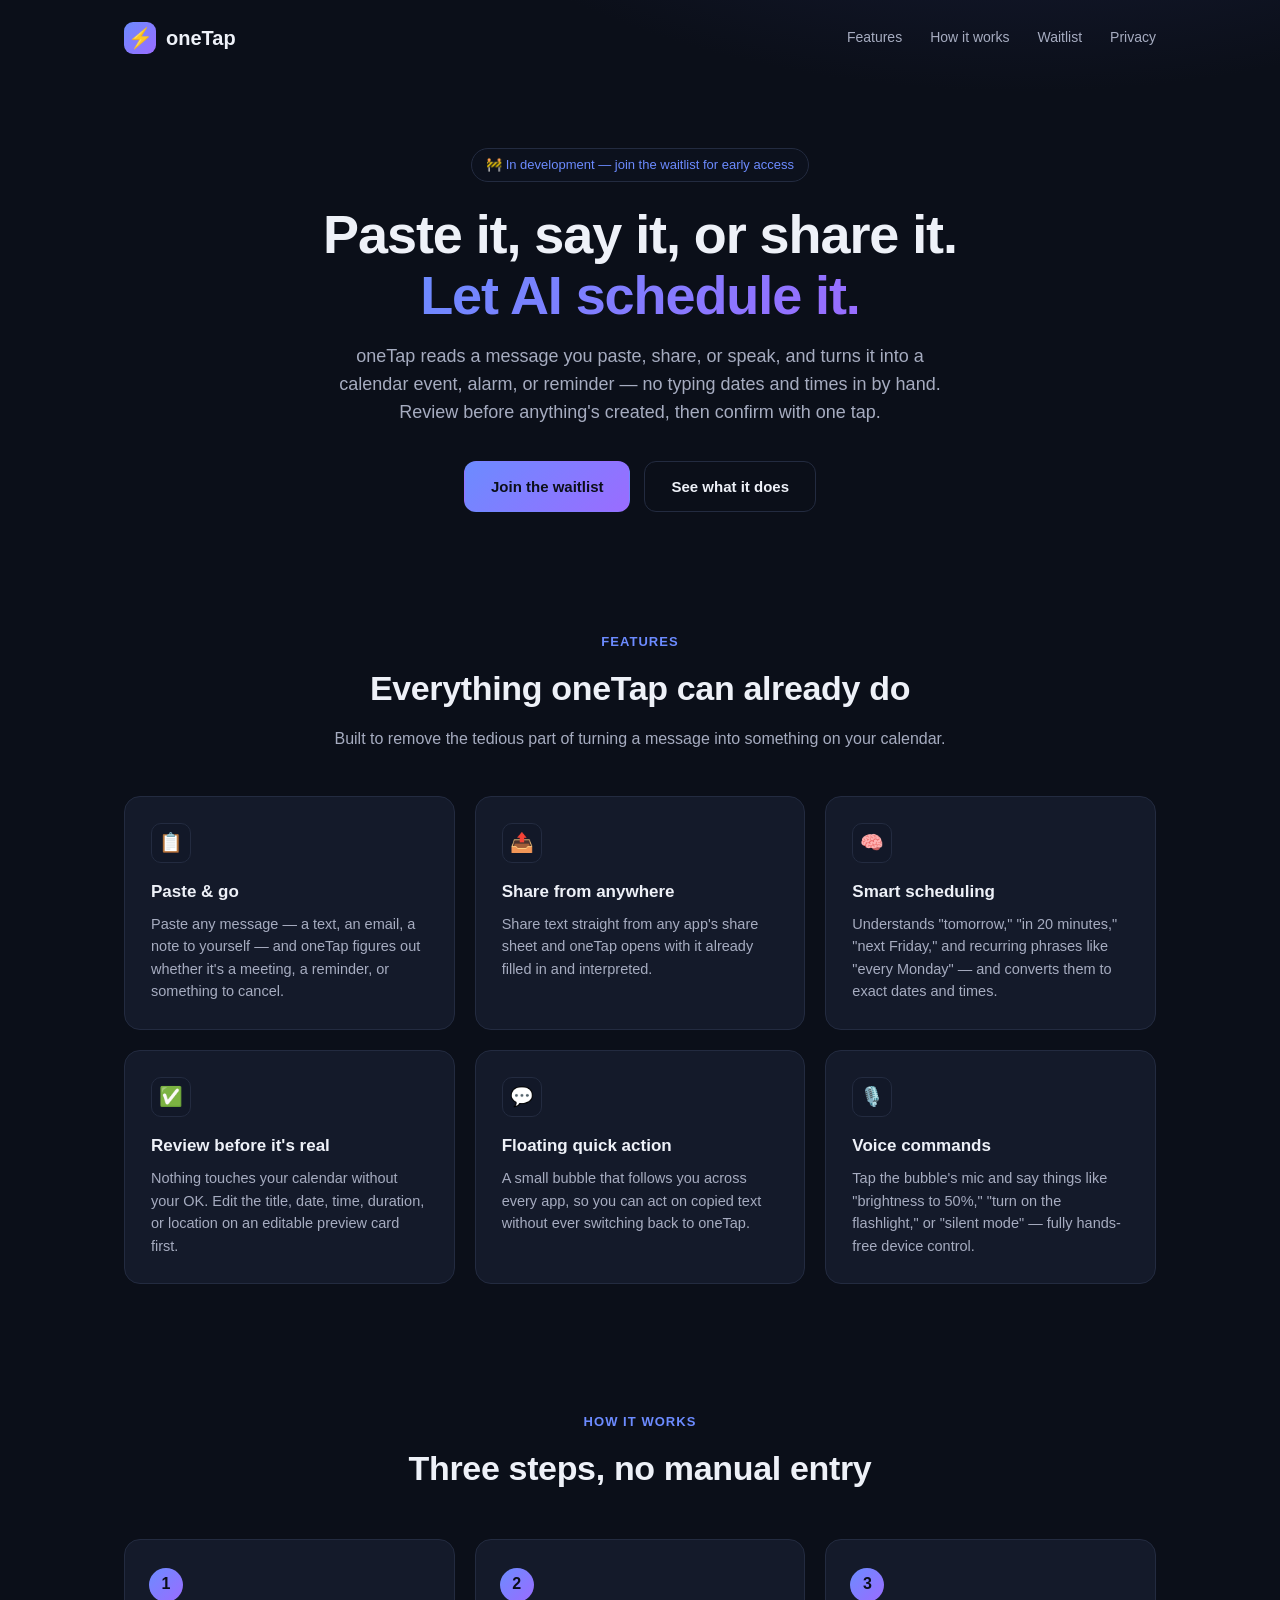
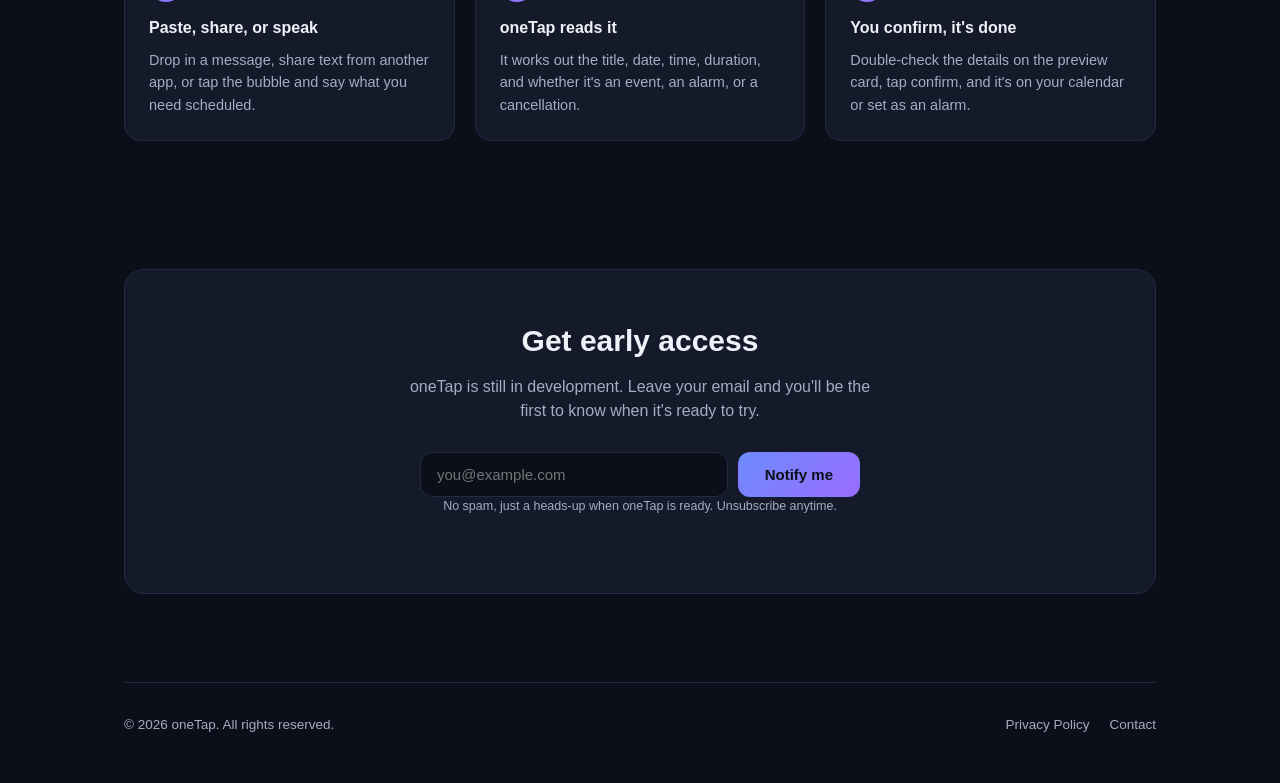
==== index.html @ 8976de45 "Add files via upload" ====
<!DOCTYPE html>
<html lang="en">
<head>
<meta charset="UTF-8" />
<meta name="viewport" content="width=device-width, initial-scale=1.0" />
<title>oneTap — Paste it, say it, or share it. Let AI schedule it.</title>
<meta name="description" content="oneTap turns any pasted, shared, or spoken text into a calendar event, alarm, or reminder automatically — plus a floating quick-action bubble and hands-free voice commands. Join the waitlist." />
<link rel="stylesheet" href="styles.css" />
<link rel="icon" href="data:image/svg+xml,<svg xmlns=%22http://www.w3.org/2000/svg%22 viewBox=%220 0 32 32%22><rect width=%2232%22 height=%2232%22 rx=%229%22 fill=%22%236c8bff%22/></svg>">
</head>
<body>

<div class="wrap">
  <nav class="nav">
    <div class="brand">
      <span class="brand-mark">⚡</span>
      oneTap
    </div>
    <div class="nav-links">
      <a href="#features">Features</a>
      <a href="#how-it-works">How it works</a>
      <a href="#waitlist">Waitlist</a>
      <a href="privacy.html">Privacy</a>
    </div>
  </nav>
</div>

<div class="wrap">
  <section class="hero">
    <span class="eyebrow">🚧 In development — join the waitlist for early access</span>
    <h1>Paste it, say it, or share it.<br><span>Let AI schedule it.</span></h1>
    <p class="lead">
      oneTap reads a message you paste, share, or speak, and turns it into a calendar event,
      alarm, or reminder — no typing dates and times in by hand. Review before anything's
      created, then confirm with one tap.
    </p>
    <div class="cta-row">
      <a href="#waitlist" class="btn btn-primary">Join the waitlist</a>
      <a href="#features" class="btn btn-ghost">See what it does</a>
    </div>
  </section>
</div>

<div class="wrap" id="features">
  <section>
    <div class="section-head">
      <div class="kicker">Features</div>
      <h2>Everything oneTap can already do</h2>
      <p>Built to remove the tedious part of turning a message into something on your calendar.</p>
    </div>

    <div class="grid">
      <div class="card">
        <div class="icon">📋</div>
        <h3>Paste &amp; go</h3>
        <p>Paste any message — a text, an email, a note to yourself — and oneTap figures out
          whether it's a meeting, a reminder, or something to cancel.</p>
      </div>

      <div class="card">
        <div class="icon">📤</div>
        <h3>Share from anywhere</h3>
        <p>Share text straight from any app's share sheet and oneTap opens with it already
          filled in and interpreted.</p>
      </div>

      <div class="card">
        <div class="icon">🧠</div>
        <h3>Smart scheduling</h3>
        <p>Understands "tomorrow," "in 20 minutes," "next Friday," and recurring phrases like
          "every Monday" — and converts them to exact dates and times.</p>
      </div>

      <div class="card">
        <div class="icon">✅</div>
        <h3>Review before it's real</h3>
        <p>Nothing touches your calendar without your OK. Edit the title, date, time, duration,
          or location on an editable preview card first.</p>
      </div>

      <div class="card">
        <div class="icon">💬</div>
        <h3>Floating quick action</h3>
        <p>A small bubble that follows you across every app, so you can act on copied text
          without ever switching back to oneTap.</p>
      </div>

      <div class="card">
        <div class="icon">🎙️</div>
        <h3>Voice commands</h3>
        <p>Tap the bubble's mic and say things like "brightness to 50%," "turn on the
          flashlight," or "silent mode" — fully hands-free device control.</p>
      </div>
    </div>
  </section>
</div>

<div class="wrap" id="how-it-works">
  <section>
    <div class="section-head">
      <div class="kicker">How it works</div>
      <h2>Three steps, no manual entry</h2>
    </div>

    <div class="steps">
      <div class="step">
        <div class="num">1</div>
        <h3>Paste, share, or speak</h3>
        <p>Drop in a message, share text from another app, or tap the bubble and say what you
          need scheduled.</p>
      </div>
      <div class="step">
        <div class="num">2</div>
        <h3>oneTap reads it</h3>
        <p>It works out the title, date, time, duration, and whether it's an event, an alarm,
          or a cancellation.</p>
      </div>
      <div class="step">
        <div class="num">3</div>
        <h3>You confirm, it's done</h3>
        <p>Double-check the details on the preview card, tap confirm, and it's on your
          calendar or set as an alarm.</p>
      </div>
    </div>
  </section>
</div>

<div class="wrap" id="waitlist">
  <section>
    <div class="waitlist">
      <h2>Get early access</h2>
      <p>oneTap is still in development. Leave your email and you'll be the first to know
        when it's ready to try.</p>

      <!--
        Free waitlist capture via Formspree (formspree.io) — no backend needed.
        Replace YOUR_FORM_ID below with your own free Formspree form ID before publishing.
        See README.md for the 2-minute setup.
      -->
      <form class="waitlist-form" action="https://formspree.io/f/YOUR_FORM_ID" method="POST" id="waitlistForm">
        <input type="email" name="email" placeholder="you@example.com" required />
        <button type="submit" class="btn btn-primary">Notify me</button>
      </form>
      <div class="form-success" id="formSuccess">Thanks — you're on the list! 🎉</div>
      <p class="waitlist-note">No spam, just a heads-up when oneTap is ready. Unsubscribe anytime.</p>
    </div>
  </section>
</div>

<div class="wrap">
  <footer>
    <div class="footer-row">
      <div>© <span id="year"></span> oneTap. All rights reserved.</div>
      <div class="footer-links">
        <a href="privacy.html">Privacy Policy</a>
        <a href="mailto:raoasad125@gmail.com">Contact</a>
      </div>
    </div>
  </footer>
</div>

<script>
  document.getElementById('year').textContent = new Date().getFullYear();

  const form = document.getElementById('waitlistForm');
  form.addEventListener('submit', async (e) => {
    if (form.action.includes('YOUR_FORM_ID')) return; // not configured yet — let it just show the browser's normal submit
    e.preventDefault();
    const data = new FormData(form);
    try {
      const res = await fetch(form.action, {
        method: 'POST',
        body: data,
        headers: { 'Accept': 'application/json' }
      });
      if (res.ok) {
        form.style.display = 'none';
        document.getElementById('formSuccess').style.display = 'block';
      }
    } catch (err) {
      form.submit();
    }
  });
</script>

</body>
</html>
---- styles.css ----
:root {
  --bg: #0b0f19;
  --bg-soft: #11162456;
  --card: #141a2a;
  --card-border: #232b40;
  --text: #eef1f8;
  --text-dim: #a6acc0;
  --accent: #6c8bff;
  --accent-2: #9a6cff;
  --success: #3ddc97;
  --radius: 16px;
  --max-width: 1080px;
}

* {
  box-sizing: border-box;
}

html {
  scroll-behavior: smooth;
}

body {
  margin: 0;
  font-family: -apple-system, BlinkMacSystemFont, "Segoe UI", Roboto, Helvetica, Arial, sans-serif;
  background: radial-gradient(1200px 600px at 80% -10%, #1b2140 0%, var(--bg) 55%);
  color: var(--text);
  line-height: 1.55;
}

a {
  color: var(--accent);
  text-decoration: none;
}

a:hover {
  text-decoration: underline;
}

.wrap {
  max-width: var(--max-width);
  margin: 0 auto;
  padding: 0 24px;
}

/* Nav */
.nav {
  display: flex;
  align-items: center;
  justify-content: space-between;
  padding: 22px 0;
}

.brand {
  display: flex;
  align-items: center;
  gap: 10px;
  font-weight: 700;
  font-size: 20px;
  color: var(--text);
}

.brand-mark {
  width: 32px;
  height: 32px;
  border-radius: 9px;
  background: linear-gradient(135deg, var(--accent), var(--accent-2));
  display: flex;
  align-items: center;
  justify-content: center;
  flex-shrink: 0;
}

.nav-links {
  display: flex;
  gap: 28px;
  font-size: 14px;
  color: var(--text-dim);
}

.nav-links a {
  color: var(--text-dim);
}

.nav-links a:hover {
  color: var(--text);
}

/* Hero */
.hero {
  padding: 72px 0 56px;
  text-align: center;
}

.eyebrow {
  display: inline-block;
  padding: 6px 14px;
  border-radius: 999px;
  background: var(--bg-soft);
  border: 1px solid var(--card-border);
  font-size: 13px;
  color: var(--accent);
  margin-bottom: 22px;
}

.hero h1 {
  font-size: clamp(32px, 5.5vw, 54px);
  line-height: 1.12;
  margin: 0 0 18px;
  letter-spacing: -0.02em;
}

.hero h1 span {
  background: linear-gradient(135deg, var(--accent), var(--accent-2));
  -webkit-background-clip: text;
  background-clip: text;
  color: transparent;
}

.hero p.lead {
  max-width: 620px;
  margin: 0 auto 34px;
  font-size: 18px;
  color: var(--text-dim);
}

.cta-row {
  display: flex;
  gap: 14px;
  justify-content: center;
  flex-wrap: wrap;
}

.btn {
  display: inline-flex;
  align-items: center;
  gap: 8px;
  padding: 13px 26px;
  border-radius: 12px;
  font-weight: 600;
  font-size: 15px;
  border: 1px solid transparent;
  cursor: pointer;
}

.btn-primary {
  background: linear-gradient(135deg, var(--accent), var(--accent-2));
  color: #0b0f19;
}

.btn-primary:hover {
  text-decoration: none;
  filter: brightness(1.08);
}

.btn-ghost {
  background: transparent;
  border-color: var(--card-border);
  color: var(--text);
}

.btn-ghost:hover {
  text-decoration: none;
  border-color: var(--accent);
}

/* Sections */
section {
  padding: 64px 0;
}

.section-head {
  text-align: center;
  max-width: 640px;
  margin: 0 auto 44px;
}

.section-head .kicker {
  color: var(--accent);
  font-size: 13px;
  font-weight: 700;
  letter-spacing: 0.08em;
  text-transform: uppercase;
  margin-bottom: 10px;
}

.section-head h2 {
  font-size: clamp(24px, 3.5vw, 34px);
  margin: 0 0 12px;
  letter-spacing: -0.01em;
}

.section-head p {
  color: var(--text-dim);
  margin: 0;
}

/* Feature grid */
.grid {
  display: grid;
  grid-template-columns: repeat(3, 1fr);
  gap: 20px;
}

@media (max-width: 860px) {
  .grid {
    grid-template-columns: repeat(2, 1fr);
  }
}

@media (max-width: 560px) {
  .grid {
    grid-template-columns: 1fr;
  }
}

.card {
  background: var(--card);
  border: 1px solid var(--card-border);
  border-radius: var(--radius);
  padding: 26px;
}

.card .icon {
  width: 40px;
  height: 40px;
  border-radius: 10px;
  background: var(--bg-soft);
  border: 1px solid var(--card-border);
  display: flex;
  align-items: center;
  justify-content: center;
  margin-bottom: 16px;
  font-size: 19px;
}

.card h3 {
  margin: 0 0 8px;
  font-size: 17px;
}

.card p {
  margin: 0;
  color: var(--text-dim);
  font-size: 14.5px;
}

/* Steps */
.steps {
  display: grid;
  grid-template-columns: repeat(3, 1fr);
  gap: 20px;
  counter-reset: step;
}

@media (max-width: 760px) {
  .steps {
    grid-template-columns: 1fr;
  }
}

.step {
  position: relative;
  padding: 28px 24px 24px;
  border: 1px solid var(--card-border);
  border-radius: var(--radius);
  background: var(--card);
}

.step .num {
  width: 34px;
  height: 34px;
  border-radius: 50%;
  background: linear-gradient(135deg, var(--accent), var(--accent-2));
  color: #0b0f19;
  display: flex;
  align-items: center;
  justify-content: center;
  font-weight: 700;
  margin-bottom: 14px;
}

.step h3 {
  margin: 0 0 8px;
  font-size: 16px;
}

.step p {
  margin: 0;
  color: var(--text-dim);
  font-size: 14.5px;
}

/* Waitlist */
.waitlist {
  background: var(--card);
  border: 1px solid var(--card-border);
  border-radius: 20px;
  padding: 48px 32px;
  text-align: center;
}

.waitlist h2 {
  margin: 0 0 10px;
  font-size: clamp(22px, 3vw, 30px);
}

.waitlist p {
  color: var(--text-dim);
  max-width: 480px;
  margin: 0 auto 28px;
}

.waitlist-form {
  display: flex;
  gap: 10px;
  max-width: 440px;
  margin: 0 auto;
  flex-wrap: wrap;
  justify-content: center;
}

.waitlist-form input[type="email"] {
  flex: 1 1 240px;
  padding: 13px 16px;
  border-radius: 12px;
  border: 1px solid var(--card-border);
  background: var(--bg);
  color: var(--text);
  font-size: 15px;
  min-width: 0;
}

.waitlist-form input[type="email"]:focus {
  outline: none;
  border-color: var(--accent);
}

.waitlist-note {
  font-size: 12.5px;
  color: var(--text-dim);
  margin-top: 14px;
}

.form-success {
  color: var(--success);
  font-size: 14.5px;
  margin-top: 14px;
  display: none;
}

/* Footer */
footer {
  border-top: 1px solid var(--card-border);
  padding: 32px 0 48px;
  margin-top: 24px;
}

.footer-row {
  display: flex;
  justify-content: space-between;
  align-items: center;
  flex-wrap: wrap;
  gap: 12px;
  font-size: 13.5px;
  color: var(--text-dim);
}

.footer-links {
  display: flex;
  gap: 20px;
}

.footer-links a {
  color: var(--text-dim);
}

.footer-links a:hover {
  color: var(--text);
}

/* Policy page */
.policy {
  padding: 56px 0 80px;
}

.policy h1 {
  font-size: clamp(26px, 4vw, 36px);
  margin-bottom: 6px;
}

.policy .updated {
  color: var(--text-dim);
  font-size: 14px;
  margin-bottom: 36px;
}

.policy h2 {
  font-size: 20px;
  margin: 38px 0 12px;
  color: var(--text);
}

.policy h3 {
  font-size: 16px;
  margin: 22px 0 8px;
  color: var(--text);
}

.policy p,
.policy li {
  color: var(--text-dim);
  font-size: 15px;
}

.policy ul {
  padding-left: 22px;
}

.policy .notice {
  background: var(--card);
  border: 1px solid var(--card-border);
  border-radius: 14px;
  padding: 18px 20px;
  font-size: 14px;
  margin-bottom: 36px;
}

.policy table {
  width: 100%;
  border-collapse: collapse;
  margin: 16px 0 28px;
  font-size: 14px;
}

.policy th,
.policy td {
  text-align: left;
  padding: 10px 12px;
  border-bottom: 1px solid var(--card-border);
  color: var(--text-dim);
  vertical-align: top;
}

.policy th {
  color: var(--text);
  font-weight: 600;
}
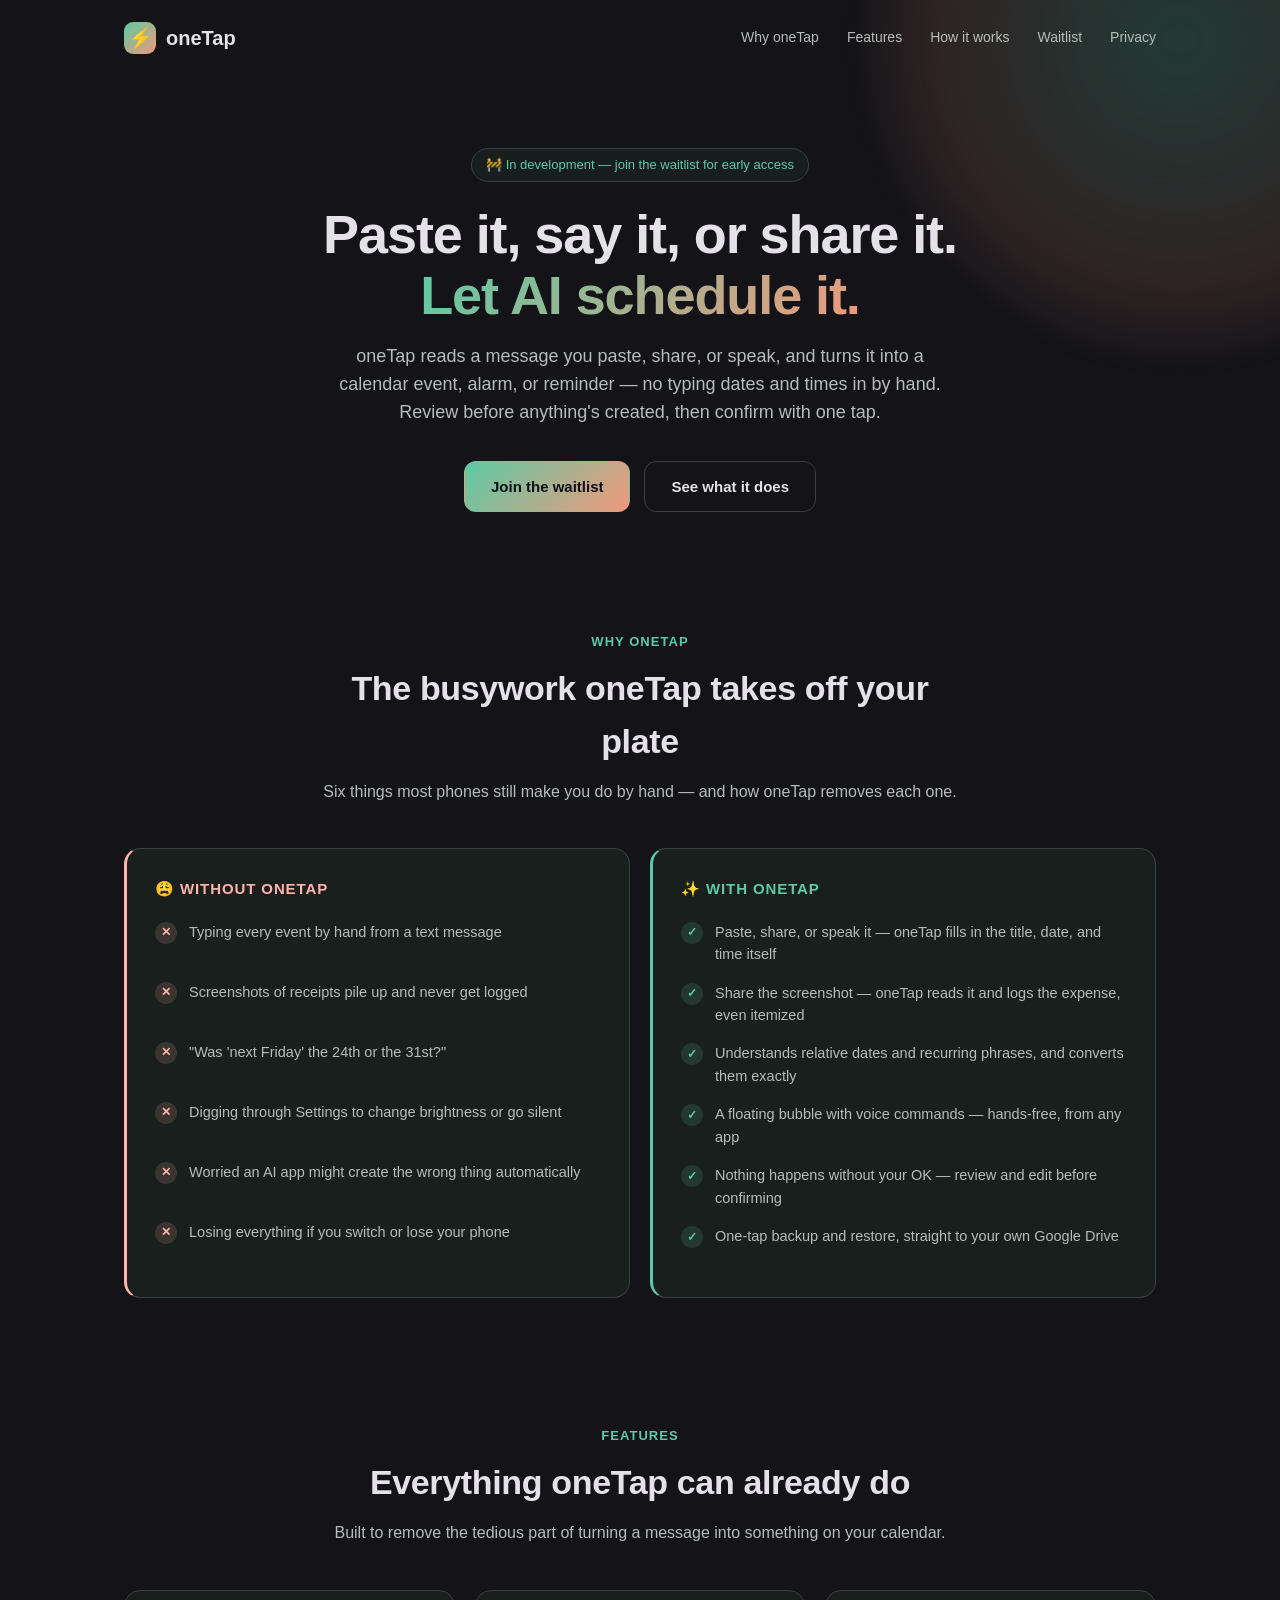
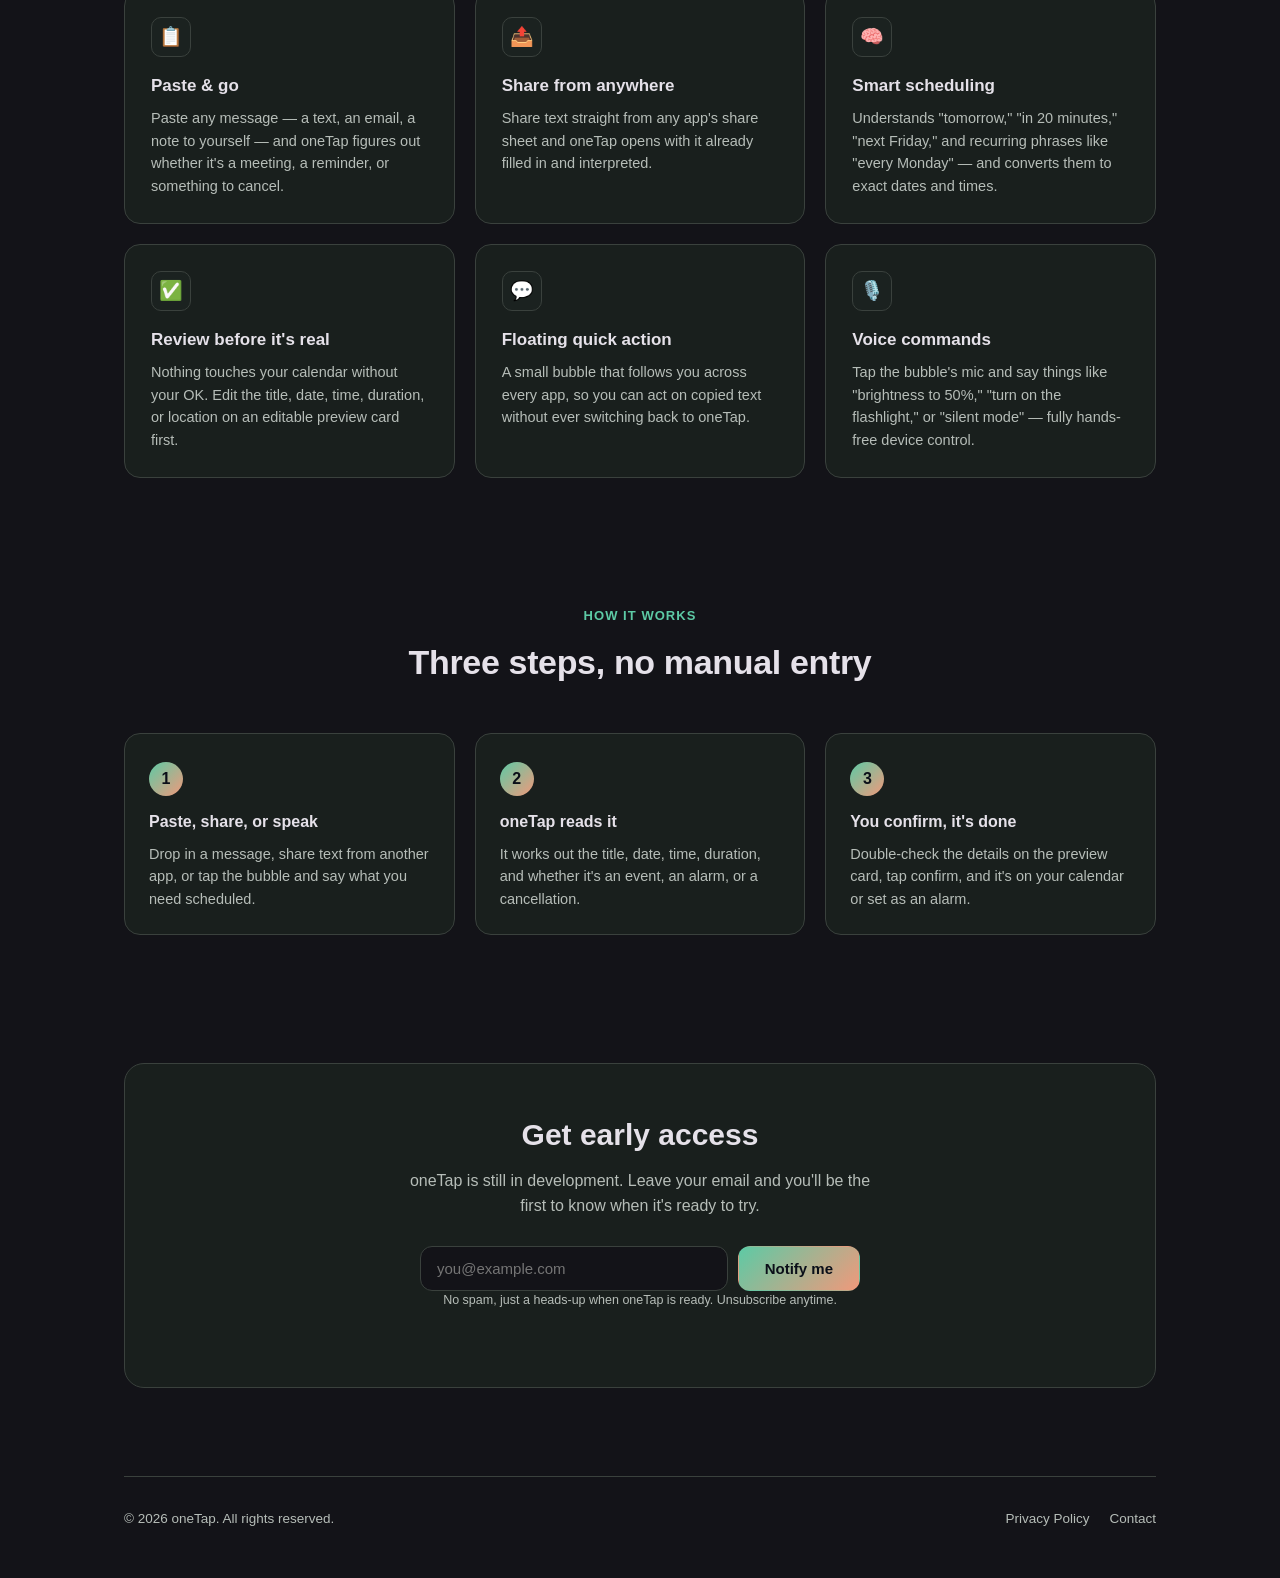
==== commit 146ab30d: "Add files via upload" ====
--- a/index.html
+++ b/index.html
@@ -4,11 +4,13 @@
 <meta charset="UTF-8" />
 <meta name="viewport" content="width=device-width, initial-scale=1.0" />
 <title>oneTap — Paste it, say it, or share it. Let AI schedule it.</title>
-<meta name="description" content="oneTap turns any pasted, shared, or spoken text into a calendar event, alarm, or reminder automatically — plus a floating quick-action bubble and hands-free voice commands. Join the waitlist." />
+<meta name="description" content="oneTap turns any pasted, shared, or spoken text into a calendar event, alarm, or reminder automatically — plus a floating quick-action bubble, hands-free voice commands, and one-tap Google Drive backup. Join the waitlist." />
 <link rel="stylesheet" href="styles.css" />
-<link rel="icon" href="data:image/svg+xml,<svg xmlns=%22http://www.w3.org/2000/svg%22 viewBox=%220 0 32 32%22><rect width=%2232%22 height=%2232%22 rx=%229%22 fill=%22%236c8bff%22/></svg>">
+<link rel="icon" href="data:image/svg+xml,<svg xmlns=%22http://www.w3.org/2000/svg%22 viewBox=%220 0 32 32%22><rect width=%2232%22 height=%2232%22 rx=%229%22 fill=%22%235dcaa5%22/></svg>">
 </head>
 <body>
+
+<div class="bg-blob" aria-hidden="true"></div>
 
 <div class="wrap">
   <nav class="nav">
@@ -17,6 +19,7 @@
       oneTap
     </div>
     <div class="nav-links">
+      <a href="#why-onetap">Why oneTap</a>
       <a href="#features">Features</a>
       <a href="#how-it-works">How it works</a>
       <a href="#waitlist">Waitlist</a>
@@ -28,64 +31,100 @@
 <div class="wrap">
   <section class="hero">
     <span class="eyebrow">🚧 In development — join the waitlist for early access</span>
-    <h1>Paste it, say it, or share it.<br><span>Let AI schedule it.</span></h1>
-    <p class="lead">
+    <h1 class="reveal">Paste it, say it, or share it.<br><span>Let AI schedule it.</span></h1>
+    <p class="lead reveal" style="transition-delay: 0.1s;">
       oneTap reads a message you paste, share, or speak, and turns it into a calendar event,
       alarm, or reminder — no typing dates and times in by hand. Review before anything's
       created, then confirm with one tap.
     </p>
-    <div class="cta-row">
+    <div class="cta-row reveal" style="transition-delay: 0.2s;">
       <a href="#waitlist" class="btn btn-primary">Join the waitlist</a>
       <a href="#features" class="btn btn-ghost">See what it does</a>
     </div>
   </section>
 </div>
 
+<div class="wrap" id="why-onetap">
+  <section>
+    <div class="section-head reveal">
+      <div class="kicker">Why oneTap</div>
+      <h2>The busywork oneTap takes off your plate</h2>
+      <p>Six things most phones still make you do by hand — and how oneTap removes each one.</p>
+    </div>
+
+    <div class="compare">
+      <div class="compare-col problem reveal">
+        <h3>😩 Without oneTap</h3>
+        <ul class="compare-list">
+          <li><span class="mark">✕</span> Typing every event by hand from a text message</li>
+          <li><span class="mark">✕</span> Screenshots of receipts pile up and never get logged</li>
+          <li><span class="mark">✕</span> "Was 'next Friday' the 24th or the 31st?"</li>
+          <li><span class="mark">✕</span> Digging through Settings to change brightness or go silent</li>
+          <li><span class="mark">✕</span> Worried an AI app might create the wrong thing automatically</li>
+          <li><span class="mark">✕</span> Losing everything if you switch or lose your phone</li>
+        </ul>
+      </div>
+
+      <div class="compare-col solution reveal" style="transition-delay: 0.12s;">
+        <h3>✨ With oneTap</h3>
+        <ul class="compare-list">
+          <li><span class="mark">✓</span> Paste, share, or speak it — oneTap fills in the title, date, and time itself</li>
+          <li><span class="mark">✓</span> Share the screenshot — oneTap reads it and logs the expense, even itemized</li>
+          <li><span class="mark">✓</span> Understands relative dates and recurring phrases, and converts them exactly</li>
+          <li><span class="mark">✓</span> A floating bubble with voice commands — hands-free, from any app</li>
+          <li><span class="mark">✓</span> Nothing happens without your OK — review and edit before confirming</li>
+          <li><span class="mark">✓</span> One-tap backup and restore, straight to your own Google Drive</li>
+        </ul>
+      </div>
+    </div>
+  </section>
+</div>
+
 <div class="wrap" id="features">
   <section>
-    <div class="section-head">
+    <div class="section-head reveal">
       <div class="kicker">Features</div>
       <h2>Everything oneTap can already do</h2>
       <p>Built to remove the tedious part of turning a message into something on your calendar.</p>
     </div>
 
     <div class="grid">
-      <div class="card">
+      <div class="card reveal">
         <div class="icon">📋</div>
         <h3>Paste &amp; go</h3>
         <p>Paste any message — a text, an email, a note to yourself — and oneTap figures out
           whether it's a meeting, a reminder, or something to cancel.</p>
       </div>
 
-      <div class="card">
+      <div class="card reveal" style="transition-delay: 0.05s;">
         <div class="icon">📤</div>
         <h3>Share from anywhere</h3>
         <p>Share text straight from any app's share sheet and oneTap opens with it already
           filled in and interpreted.</p>
       </div>
 
-      <div class="card">
+      <div class="card reveal" style="transition-delay: 0.1s;">
         <div class="icon">🧠</div>
         <h3>Smart scheduling</h3>
         <p>Understands "tomorrow," "in 20 minutes," "next Friday," and recurring phrases like
           "every Monday" — and converts them to exact dates and times.</p>
       </div>
 
-      <div class="card">
+      <div class="card reveal">
         <div class="icon">✅</div>
         <h3>Review before it's real</h3>
         <p>Nothing touches your calendar without your OK. Edit the title, date, time, duration,
           or location on an editable preview card first.</p>
       </div>
 
-      <div class="card">
+      <div class="card reveal" style="transition-delay: 0.05s;">
         <div class="icon">💬</div>
         <h3>Floating quick action</h3>
         <p>A small bubble that follows you across every app, so you can act on copied text
           without ever switching back to oneTap.</p>
       </div>
 
-      <div class="card">
+      <div class="card reveal" style="transition-delay: 0.1s;">
         <div class="icon">🎙️</div>
         <h3>Voice commands</h3>
         <p>Tap the bubble's mic and say things like "brightness to 50%," "turn on the
@@ -97,25 +136,25 @@
 
 <div class="wrap" id="how-it-works">
   <section>
-    <div class="section-head">
+    <div class="section-head reveal">
       <div class="kicker">How it works</div>
       <h2>Three steps, no manual entry</h2>
     </div>
 
     <div class="steps">
-      <div class="step">
+      <div class="step reveal">
         <div class="num">1</div>
         <h3>Paste, share, or speak</h3>
         <p>Drop in a message, share text from another app, or tap the bubble and say what you
           need scheduled.</p>
       </div>
-      <div class="step">
+      <div class="step reveal" style="transition-delay: 0.08s;">
         <div class="num">2</div>
         <h3>oneTap reads it</h3>
         <p>It works out the title, date, time, duration, and whether it's an event, an alarm,
           or a cancellation.</p>
       </div>
-      <div class="step">
+      <div class="step reveal" style="transition-delay: 0.16s;">
         <div class="num">3</div>
         <h3>You confirm, it's done</h3>
         <p>Double-check the details on the preview card, tap confirm, and it's on your
@@ -127,7 +166,7 @@
 
 <div class="wrap" id="waitlist">
   <section>
-    <div class="waitlist">
+    <div class="waitlist reveal">
       <h2>Get early access</h2>
       <p>oneTap is still in development. Leave your email and you'll be the first to know
         when it's ready to try.</p>
@@ -161,6 +200,24 @@
 
 <script>
   document.getElementById('year').textContent = new Date().getFullYear();
+
+  // Reveal-on-scroll: each .reveal element (see styles.css) fades/slides into place the
+  // first time it enters the viewport. Falls back to fully-visible via the plain .reveal
+  // rule if IntersectionObserver isn't supported, so nothing is ever permanently hidden.
+  if ('IntersectionObserver' in window) {
+    const revealObserver = new IntersectionObserver((entries) => {
+      entries.forEach((entry) => {
+        if (entry.isIntersecting) {
+          entry.target.classList.add('in-view');
+          revealObserver.unobserve(entry.target);
+        }
+      });
+    }, { threshold: 0.15 });
+
+    document.querySelectorAll('.reveal').forEach((el) => revealObserver.observe(el));
+  } else {
+    document.querySelectorAll('.reveal').forEach((el) => el.classList.add('in-view'));
+  }
 
   const form = document.getElementById('waitlistForm');
   form.addEventListener('submit', async (e) => {
--- a/styles.css
+++ b/styles.css
@@ -1,13 +1,20 @@
 :root {
-  --bg: #0b0f19;
-  --bg-soft: #11162456;
-  --card: #141a2a;
-  --card-border: #232b40;
-  --text: #eef1f8;
-  --text-dim: #a6acc0;
-  --accent: #6c8bff;
-  --accent-2: #9a6cff;
-  --success: #3ddc97;
+  /* Matches the OneTap Android app's actual dark-mode Material3 role palette
+     ("teal + coral" brand direction — see the app's values-night/colors.xml)
+     instead of the earlier generic blue/purple, so the site and the app read
+     as the same product. */
+  color-scheme: dark;
+  --bg: #131318;
+  --bg-soft: #1c2422a6;
+  --card: #191f1d;
+  --card-border: #3a413d;
+  --text: #e5e1e9;
+  --text-dim: #b6bdb8;
+  --accent: #5dcaa5;   /* primary — teal */
+  --accent-2: #f0997b; /* secondary — coral */
+  --accent-3: #f0be7c; /* tertiary — amber, used sparingly for highlights */
+  --success: #5dcaa5;
+  --danger: #ffb4ab;
   --radius: 16px;
   --max-width: 1080px;
 }
@@ -23,9 +30,80 @@
 body {
   margin: 0;
   font-family: -apple-system, BlinkMacSystemFont, "Segoe UI", Roboto, Helvetica, Arial, sans-serif;
-  background: radial-gradient(1200px 600px at 80% -10%, #1b2140 0%, var(--bg) 55%);
+  background: radial-gradient(1200px 600px at 80% -10%, #1a2b26 0%, var(--bg) 55%);
   color: var(--text);
   line-height: 1.55;
+  overflow-x: hidden;
+}
+
+/* Reveal-on-scroll: elements start slightly lower/transparent and settle into place
+   once IntersectionObserver (see index.html's inline script) marks them .in-view.
+   Falls back gracefully to fully visible if JS never runs. */
+@keyframes fadeInUp {
+  from { opacity: 0; transform: translateY(22px); }
+  to { opacity: 1; transform: translateY(0); }
+}
+
+.reveal {
+  opacity: 0;
+  transform: translateY(22px);
+  transition: opacity 0.7s ease, transform 0.7s ease;
+}
+
+.reveal.in-view {
+  opacity: 1;
+  transform: translateY(0);
+}
+
+@media (prefers-reduced-motion: reduce) {
+  .reveal {
+    opacity: 1;
+    transform: none;
+    transition: none;
+  }
+}
+
+/* Slow ambient float used on the brand mark + hero background blob. */
+@keyframes floatY {
+  0%, 100% { transform: translateY(0) rotate(0deg); }
+  50% { transform: translateY(-6px) rotate(4deg); }
+}
+
+@keyframes blobDrift {
+  0% { transform: translate(0, 0) scale(1); }
+  33% { transform: translate(30px, -20px) scale(1.08); }
+  66% { transform: translate(-20px, 15px) scale(0.96); }
+  100% { transform: translate(0, 0) scale(1); }
+}
+
+@keyframes softPulse {
+  0%, 100% { box-shadow: 0 0 0 0 rgba(93, 202, 165, 0.35); }
+  50% { box-shadow: 0 0 0 8px rgba(93, 202, 165, 0); }
+}
+
+.bg-blob {
+  position: fixed;
+  top: -280px;
+  right: -220px;
+  width: 640px;
+  height: 640px;
+  border-radius: 50%;
+  background: radial-gradient(circle, rgba(93, 202, 165, 0.22), rgba(240, 153, 123, 0.12) 55%, transparent 75%);
+  filter: blur(10px);
+  z-index: 0;
+  pointer-events: none;
+  animation: blobDrift 22s ease-in-out infinite;
+}
+
+@media (prefers-reduced-motion: reduce) {
+  .bg-blob {
+    animation: none;
+  }
+}
+
+.wrap {
+  position: relative;
+  z-index: 1;
 }
 
 a {
@@ -69,6 +147,13 @@
   align-items: center;
   justify-content: center;
   flex-shrink: 0;
+  animation: floatY 4.5s ease-in-out infinite;
+}
+
+@media (prefers-reduced-motion: reduce) {
+  .brand-mark {
+    animation: none;
+  }
 }
 
 .nav-links {
@@ -101,6 +186,13 @@
   font-size: 13px;
   color: var(--accent);
   margin-bottom: 22px;
+  animation: softPulse 2.6s ease-in-out infinite;
+}
+
+@media (prefers-reduced-motion: reduce) {
+  .eyebrow {
+    animation: none;
+  }
 }
 
 .hero h1 {
@@ -141,6 +233,7 @@
   font-size: 15px;
   border: 1px solid transparent;
   cursor: pointer;
+  transition: transform 0.2s ease, box-shadow 0.2s ease, filter 0.2s ease, border-color 0.2s ease;
 }
 
 .btn-primary {
@@ -151,6 +244,8 @@
 .btn-primary:hover {
   text-decoration: none;
   filter: brightness(1.08);
+  transform: translateY(-2px);
+  box-shadow: 0 10px 24px -8px rgba(93, 202, 165, 0.55);
 }
 
 .btn-ghost {
@@ -162,6 +257,7 @@
 .btn-ghost:hover {
   text-decoration: none;
   border-color: var(--accent);
+  transform: translateY(-2px);
 }
 
 /* Sections */
@@ -219,6 +315,13 @@
   border: 1px solid var(--card-border);
   border-radius: var(--radius);
   padding: 26px;
+  transition: transform 0.25s ease, border-color 0.25s ease, box-shadow 0.25s ease;
+}
+
+.card:hover {
+  transform: translateY(-5px);
+  border-color: var(--accent);
+  box-shadow: 0 16px 32px -18px rgba(0, 0, 0, 0.55);
 }
 
 .card .icon {
@@ -265,6 +368,12 @@
   border: 1px solid var(--card-border);
   border-radius: var(--radius);
   background: var(--card);
+  transition: transform 0.25s ease, border-color 0.25s ease;
+}
+
+.step:hover {
+  transform: translateY(-5px);
+  border-color: var(--accent-2);
 }
 
 .step .num {
@@ -446,3 +555,100 @@
   color: var(--text);
   font-weight: 600;
 }
+
+/* Problems & Solutions ("Without oneTap" / "With oneTap" comparison) */
+.compare {
+  display: grid;
+  grid-template-columns: 1fr 1fr;
+  gap: 20px;
+}
+
+@media (max-width: 760px) {
+  .compare {
+    grid-template-columns: 1fr;
+  }
+}
+
+.compare-col {
+  background: var(--card);
+  border: 1px solid var(--card-border);
+  border-radius: var(--radius);
+  padding: 28px;
+  transition: transform 0.25s ease, border-color 0.25s ease;
+}
+
+.compare-col:hover {
+  transform: translateY(-4px);
+}
+
+.compare-col.problem {
+  border-left: 3px solid var(--danger);
+}
+
+.compare-col.solution {
+  border-left: 3px solid var(--accent);
+}
+
+.compare-col h3 {
+  margin: 0 0 20px;
+  font-size: 15px;
+  text-transform: uppercase;
+  letter-spacing: 0.06em;
+  display: flex;
+  align-items: center;
+  gap: 10px;
+}
+
+.compare-col.problem h3 {
+  color: var(--danger);
+}
+
+.compare-col.solution h3 {
+  color: var(--accent);
+}
+
+.compare-list {
+  list-style: none;
+  margin: 0;
+  padding: 0;
+  display: flex;
+  flex-direction: column;
+  gap: 16px;
+}
+
+.compare-list li {
+  display: flex;
+  gap: 12px;
+  align-items: flex-start;
+  font-size: 14.5px;
+  color: var(--text-dim);
+}
+
+.compare-list .mark {
+  flex-shrink: 0;
+  width: 22px;
+  height: 22px;
+  border-radius: 50%;
+  display: flex;
+  align-items: center;
+  justify-content: center;
+  font-size: 12px;
+  font-weight: 700;
+  margin-top: 1px;
+}
+
+.compare-col.problem .mark {
+  background: rgba(255, 180, 171, 0.15);
+  color: var(--danger);
+}
+
+.compare-col.solution .mark {
+  background: rgba(93, 202, 165, 0.15);
+  color: var(--accent);
+}
+
+/* Pairs the two columns' rows up visually — same index in each list sits at the
+   same height, so the "before" reads directly across into its "after." */
+.compare-list li {
+  min-height: 44px;
+}
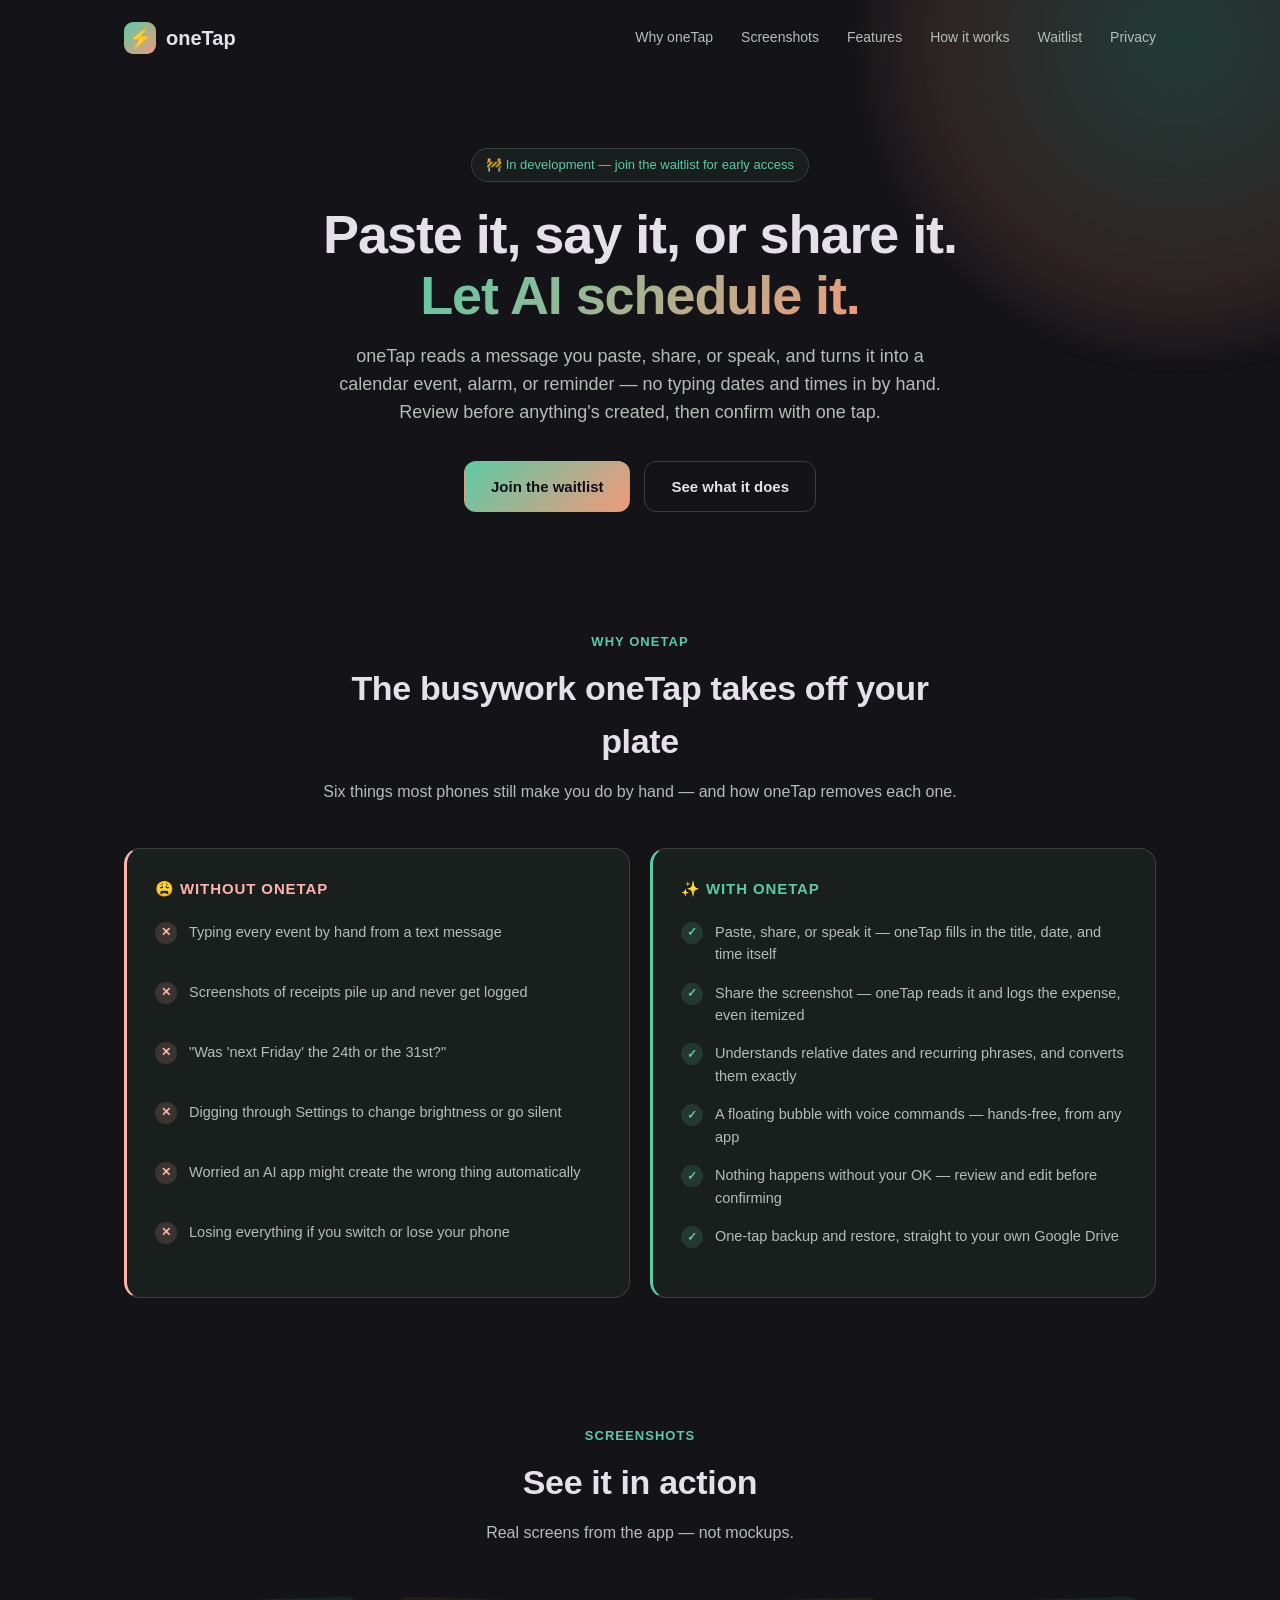
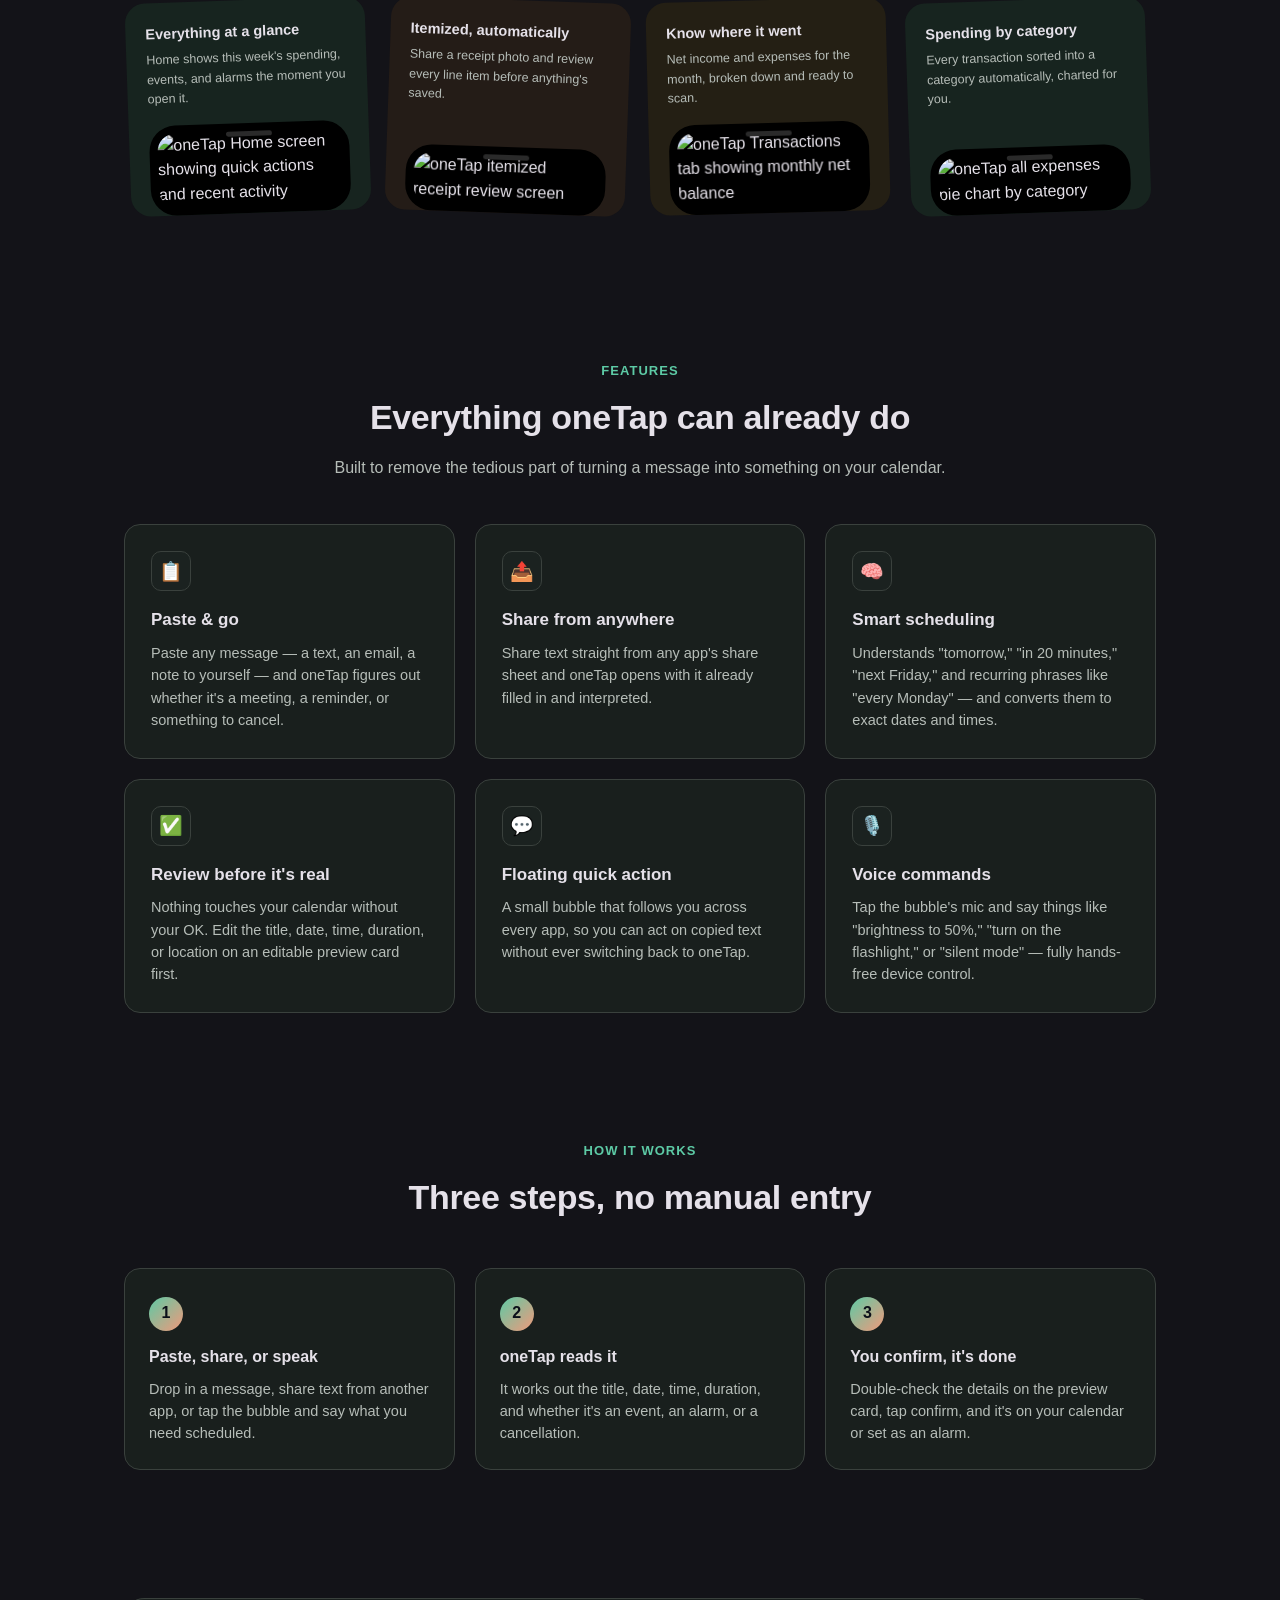
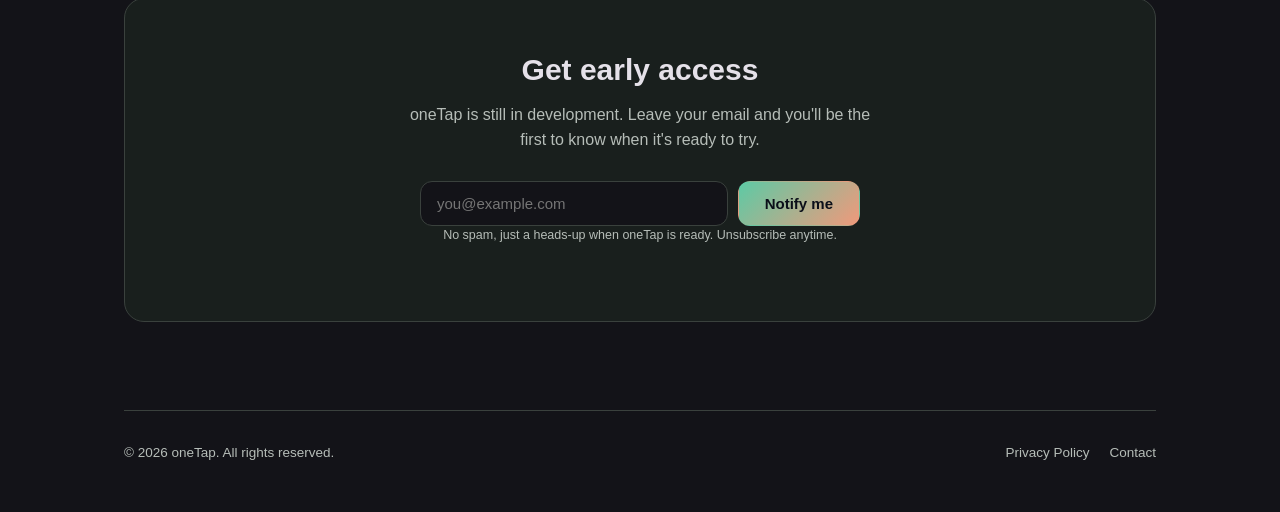
==== commit 71148265: "Add files via upload" ====
--- a/index.html
+++ b/index.html
@@ -20,6 +20,7 @@
     </div>
     <div class="nav-links">
       <a href="#why-onetap">Why oneTap</a>
+      <a href="#screenshots">Screenshots</a>
       <a href="#features">Features</a>
       <a href="#how-it-works">How it works</a>
       <a href="#waitlist">Waitlist</a>
@@ -77,6 +78,83 @@
         </ul>
       </div>
     </div>
+  </section>
+</div>
+
+<div class="wrap" id="screenshots">
+  <section>
+    <div class="section-head reveal">
+      <div class="kicker">Screenshots</div>
+      <h2>See it in action</h2>
+      <p>Real screens from the app — not mockups.</p>
+    </div>
+
+    <div class="showcase reveal">
+      <div class="showcase-card">
+        <h3>Everything at a glance</h3>
+        <p>Home shows this week's spending, events, and alarms the moment you open it.</p>
+        <div class="phone-frame">
+          <img src="screenshots/WhatsApp%20Image%202026-07-16%20at%208.57.49%20PM.jpeg" alt="oneTap Home screen showing quick actions and recent activity" loading="lazy" />
+        </div>
+      </div>
+
+      <div class="showcase-card">
+        <h3>Itemized, automatically</h3>
+        <p>Share a receipt photo and review every line item before anything's saved.</p>
+        <div class="phone-frame">
+          <img src="screenshots/WhatsApp%20Image%202026-07-16%20at%209.05.15%20PM.jpeg" alt="oneTap itemized receipt review screen" loading="lazy" />
+        </div>
+      </div>
+
+      <div class="showcase-card">
+        <h3>Know where it went</h3>
+        <p>Net income and expenses for the month, broken down and ready to scan.</p>
+        <div class="phone-frame">
+          <img src="screenshots/WhatsApp%20Image%202026-07-16%20at%208.57.50%20PM.jpeg" alt="oneTap Transactions tab showing monthly net balance" loading="lazy" />
+        </div>
+      </div>
+
+      <div class="showcase-card">
+        <h3>Spending by category</h3>
+        <p>Every transaction sorted into a category automatically, charted for you.</p>
+        <div class="phone-frame">
+          <img src="screenshots/WhatsApp%20Image%202026-07-16%20at%208.57.50%20PM%20(1).jpeg" alt="oneTap all expenses pie chart by category" loading="lazy" />
+        </div>
+      </div>
+
+      <div class="showcase-card">
+        <h3>Every event, in one list</h3>
+        <p>Only the events oneTap created for you — never your whole calendar.</p>
+        <div class="phone-frame">
+          <img src="screenshots/WhatsApp%20Image%202026-07-16%20at%208.57.50%20PM%20(2).jpeg" alt="oneTap Events tab" loading="lazy" />
+        </div>
+      </div>
+
+      <div class="showcase-card">
+        <h3>A log of every alarm</h3>
+        <p>See what you've asked oneTap to set, with a shortcut to the Clock app.</p>
+        <div class="phone-frame">
+          <img src="screenshots/WhatsApp%20Image%202026-07-16%20at%208.57.51%20PM%20(1).jpeg" alt="oneTap Alarms tab" loading="lazy" />
+        </div>
+      </div>
+
+      <div class="showcase-card">
+        <h3>Just say it</h3>
+        <p>Hands-free device control — volume, brightness, flashlight, and more.</p>
+        <div class="phone-frame">
+          <img src="screenshots/WhatsApp%20Image%202026-07-16%20at%208.57.51%20PM%20(2).jpeg" alt="oneTap voice commands help screen" loading="lazy" />
+        </div>
+      </div>
+
+      <div class="showcase-card">
+        <h3>Back it all up</h3>
+        <p>One tap to back up to your own Google Drive, and restore just as easily.</p>
+        <div class="phone-frame">
+          <img src="screenshots/WhatsApp%20Image%202026-07-16%20at%208.57.51%20PM.jpeg" alt="oneTap Settings screen with Google Drive backup" loading="lazy" />
+        </div>
+      </div>
+    </div>
+    <p class="showcase-hint reveal">← Swipe to see more →</p>
   </section>
 </div>
 
--- a/styles.css
+++ b/styles.css
@@ -652,3 +652,104 @@
 .compare-list li {
   min-height: 44px;
 }
+
+/* Screenshot showcase — real app screens in phone frames, horizontally scrollable
+   like a Play Store listing's own screenshot strip. */
+.showcase {
+  display: flex;
+  gap: 20px;
+  overflow-x: auto;
+  padding: 10px 4px 20px;
+  scroll-snap-type: x mandatory;
+  -webkit-overflow-scrolling: touch;
+}
+
+.showcase::-webkit-scrollbar {
+  height: 6px;
+}
+
+.showcase::-webkit-scrollbar-thumb {
+  background: var(--card-border);
+  border-radius: 3px;
+}
+
+.showcase-card {
+  flex: 0 0 auto;
+  width: 240px;
+  scroll-snap-align: start;
+  border-radius: 20px;
+  padding: 20px 20px 0;
+  display: flex;
+  flex-direction: column;
+  transition: transform 0.35s ease;
+}
+
+.showcase-card:nth-child(3n+1) {
+  background: #17241f;
+  transform: rotate(-2deg);
+}
+
+.showcase-card:nth-child(3n+2) {
+  background: #241c17;
+  transform: rotate(2deg);
+}
+
+.showcase-card:nth-child(3n) {
+  background: #241f14;
+  transform: rotate(-1.5deg);
+}
+
+.showcase-card:hover {
+  transform: rotate(0deg) translateY(-6px);
+}
+
+.showcase-card h3 {
+  font-size: 14.5px;
+  margin: 0 0 6px;
+}
+
+.showcase-card p {
+  font-size: 12.5px;
+  color: var(--text-dim);
+  margin: 0 0 16px;
+}
+
+.phone-frame {
+  margin-top: auto;
+  background: #000;
+  border-radius: 26px;
+  padding: 8px;
+  position: relative;
+}
+
+.phone-frame::before {
+  content: "";
+  position: absolute;
+  top: 8px;
+  left: 50%;
+  transform: translateX(-50%);
+  width: 46px;
+  height: 5px;
+  border-radius: 3px;
+  background: #2a2a2a;
+  z-index: 1;
+}
+
+.phone-frame img {
+  display: block;
+  width: 100%;
+  border-radius: 18px;
+}
+
+.showcase-hint {
+  text-align: center;
+  font-size: 12.5px;
+  color: var(--text-dim);
+  margin: 0;
+}
+
+@media (min-width: 860px) {
+  .showcase-hint {
+    display: none;
+  }
+}
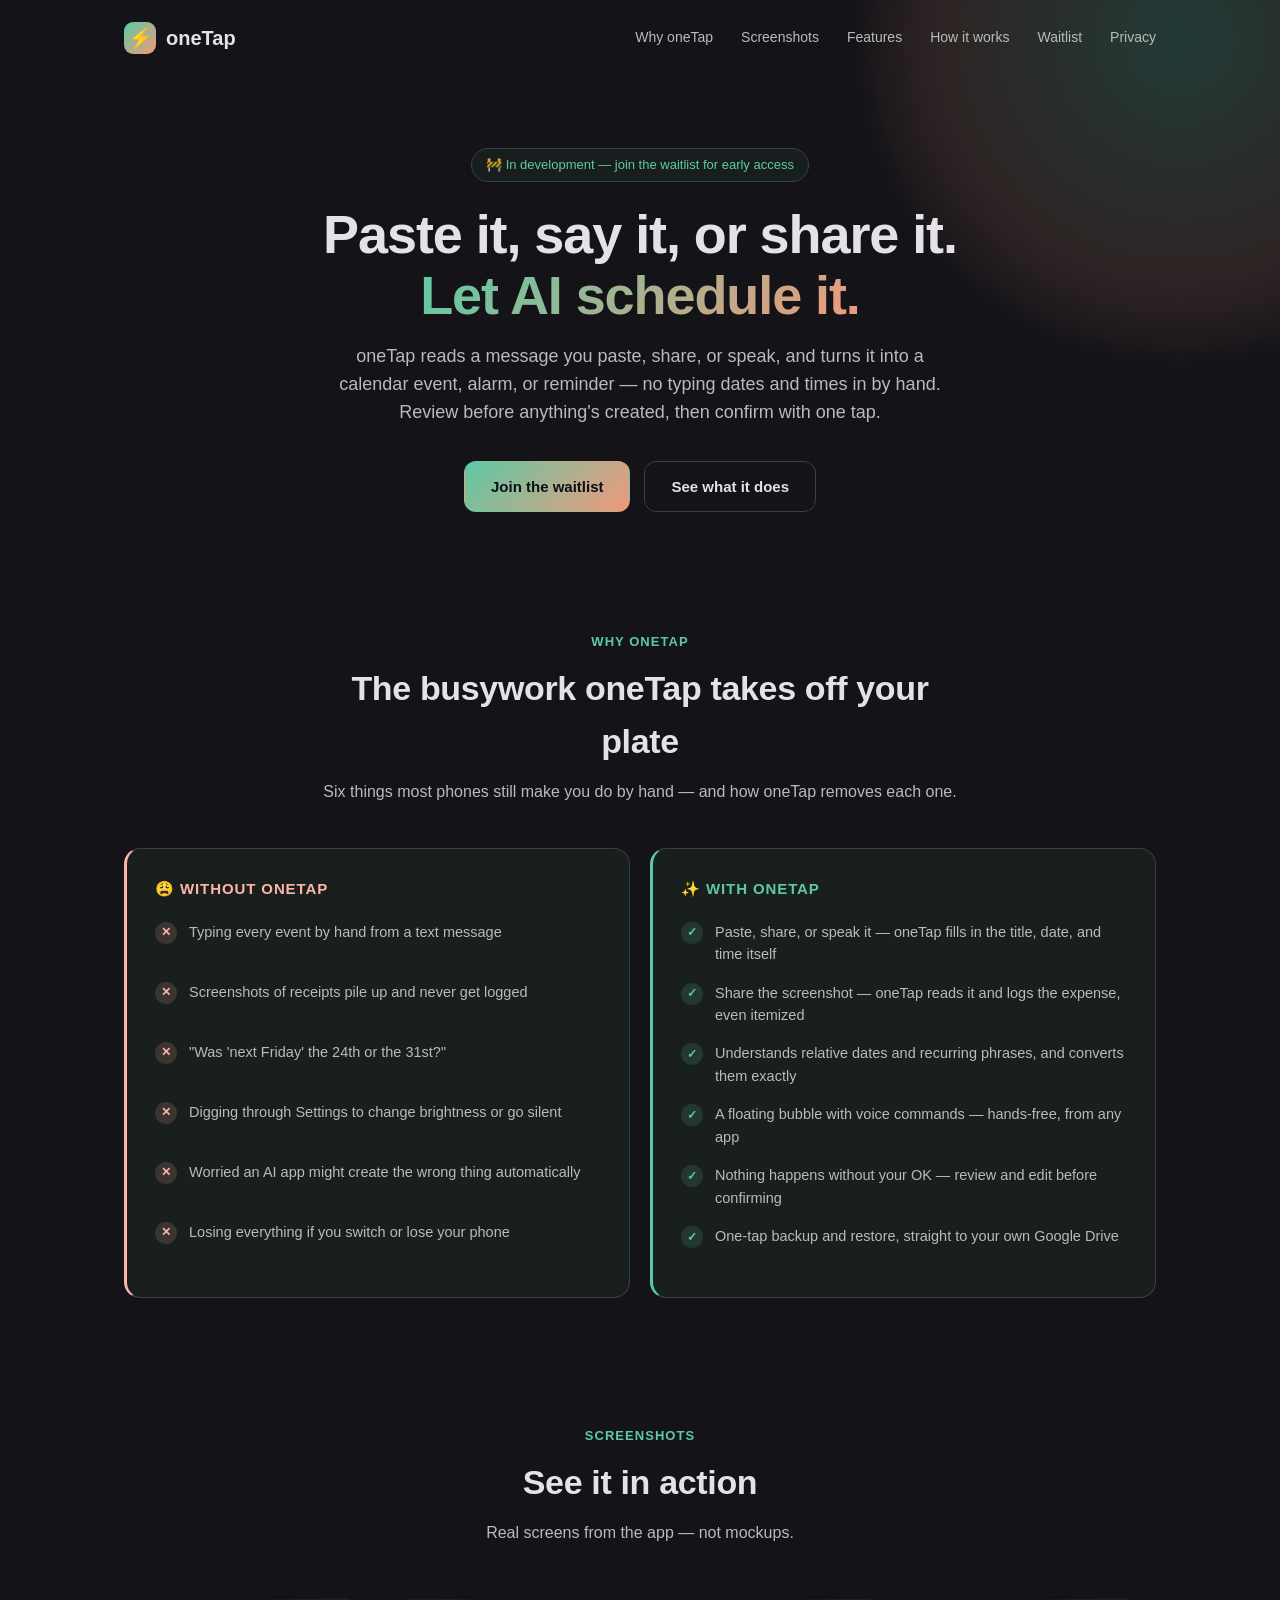
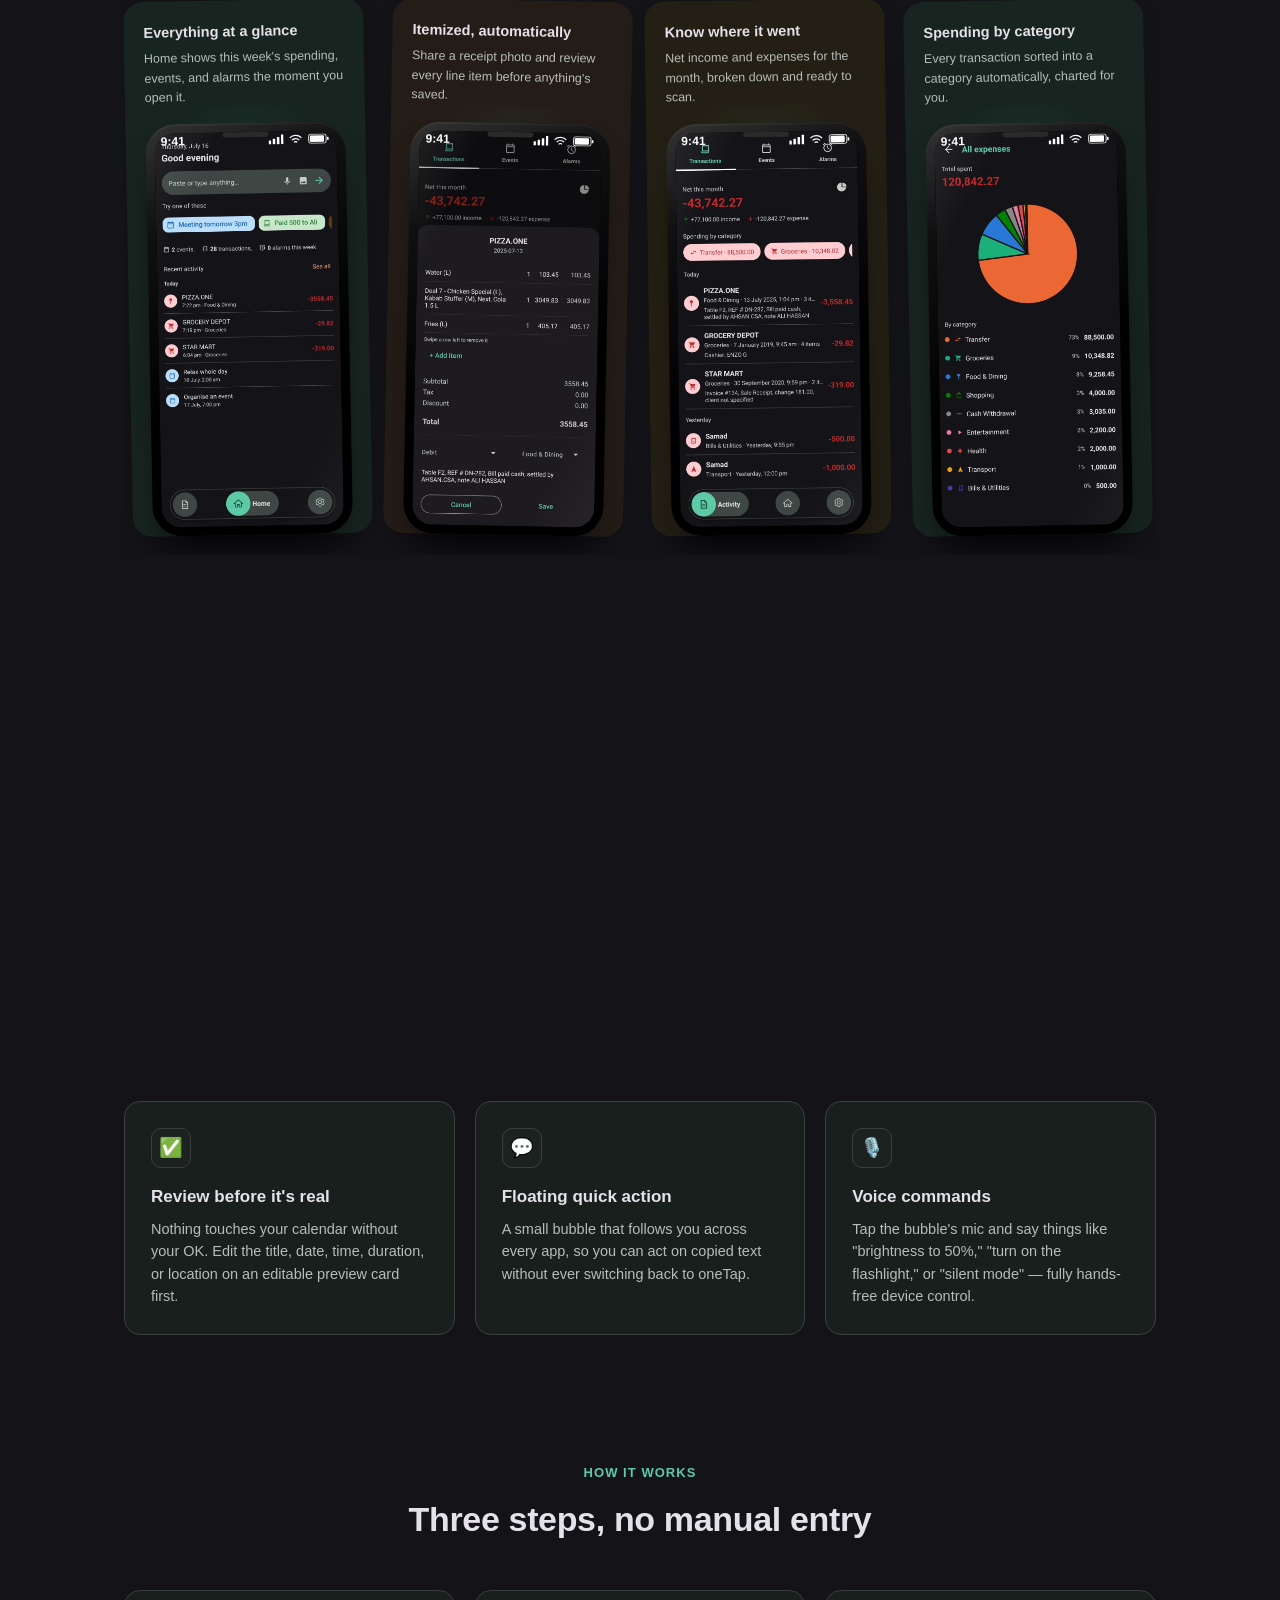
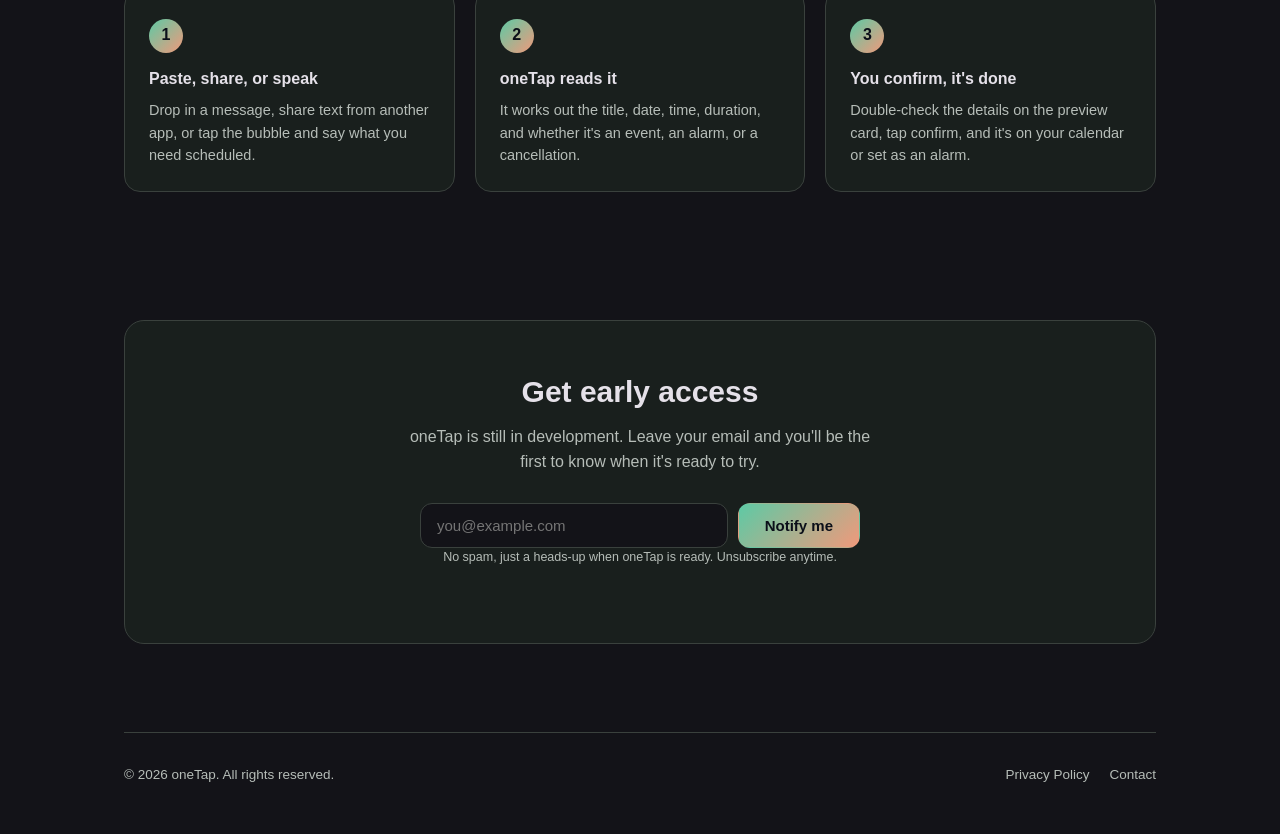
==== commit 745bc53c: "Add files via upload" ====
--- a/index.html
+++ b/index.html
@@ -94,7 +94,17 @@
         <h3>Everything at a glance</h3>
         <p>Home shows this week's spending, events, and alarms the moment you open it.</p>
         <div class="phone-frame">
-          <img src="screenshots/WhatsApp%20Image%202026-07-16%20at%208.57.49%20PM.jpeg" alt="oneTap Home screen showing quick actions and recent activity" loading="lazy" />
+          <div class="phone-statusbar">
+            <span class="sb-time">9:41</span>
+            <span class="sb-icons">
+              <svg viewBox="0 0 18 12" width="15" height="10" fill="currentColor"><rect x="0" y="7" width="3" height="5" rx="0.6"/><rect x="5" y="5" width="3" height="7" rx="0.6"/><rect x="10" y="3" width="3" height="9" rx="0.6"/><rect x="15" y="0" width="3" height="12" rx="0.6"/></svg>
+              <svg viewBox="0 0 16 12" width="14" height="10" fill="none" stroke="currentColor" stroke-width="1.4"><path d="M1 4.5a10 10 0 0 1 14 0"/><path d="M3.5 7.3a6.3 6.3 0 0 1 9 0"/><path d="M6 10a2.6 2.6 0 0 1 4 0"/></svg>
+              <svg viewBox="0 0 26 12" width="23" height="10"><rect x="0.5" y="0.5" width="21" height="11" rx="2.5" stroke="currentColor" fill="none"/><rect x="22.5" y="4" width="2" height="4" rx="1" fill="currentColor"/><rect x="2" y="2" width="17" height="8" rx="1.2" fill="currentColor"/></svg>
+            </span>
+          </div>
+          <div class="phone-screen">
+            <img src="screenshots/WhatsApp%20Image%202026-07-16%20at%208.57.49%20PM.jpeg" alt="oneTap Home screen showing quick actions and recent activity" loading="lazy" />
+          </div>
         </div>
       </div>
 
@@ -102,7 +112,17 @@
         <h3>Itemized, automatically</h3>
         <p>Share a receipt photo and review every line item before anything's saved.</p>
         <div class="phone-frame">
-          <img src="screenshots/WhatsApp%20Image%202026-07-16%20at%209.05.15%20PM.jpeg" alt="oneTap itemized receipt review screen" loading="lazy" />
+          <div class="phone-statusbar">
+            <span class="sb-time">9:41</span>
+            <span class="sb-icons">
+              <svg viewBox="0 0 18 12" width="15" height="10" fill="currentColor"><rect x="0" y="7" width="3" height="5" rx="0.6"/><rect x="5" y="5" width="3" height="7" rx="0.6"/><rect x="10" y="3" width="3" height="9" rx="0.6"/><rect x="15" y="0" width="3" height="12" rx="0.6"/></svg>
+              <svg viewBox="0 0 16 12" width="14" height="10" fill="none" stroke="currentColor" stroke-width="1.4"><path d="M1 4.5a10 10 0 0 1 14 0"/><path d="M3.5 7.3a6.3 6.3 0 0 1 9 0"/><path d="M6 10a2.6 2.6 0 0 1 4 0"/></svg>
+              <svg viewBox="0 0 26 12" width="23" height="10"><rect x="0.5" y="0.5" width="21" height="11" rx="2.5" stroke="currentColor" fill="none"/><rect x="22.5" y="4" width="2" height="4" rx="1" fill="currentColor"/><rect x="2" y="2" width="17" height="8" rx="1.2" fill="currentColor"/></svg>
+            </span>
+          </div>
+          <div class="phone-screen">
+            <img src="screenshots/WhatsApp%20Image%202026-07-16%20at%209.05.15%20PM.jpeg" alt="oneTap itemized receipt review screen" loading="lazy" />
+          </div>
         </div>
       </div>
 
@@ -110,7 +130,17 @@
         <h3>Know where it went</h3>
         <p>Net income and expenses for the month, broken down and ready to scan.</p>
         <div class="phone-frame">
-          <img src="screenshots/WhatsApp%20Image%202026-07-16%20at%208.57.50%20PM.jpeg" alt="oneTap Transactions tab showing monthly net balance" loading="lazy" />
+          <div class="phone-statusbar">
+            <span class="sb-time">9:41</span>
+            <span class="sb-icons">
+              <svg viewBox="0 0 18 12" width="15" height="10" fill="currentColor"><rect x="0" y="7" width="3" height="5" rx="0.6"/><rect x="5" y="5" width="3" height="7" rx="0.6"/><rect x="10" y="3" width="3" height="9" rx="0.6"/><rect x="15" y="0" width="3" height="12" rx="0.6"/></svg>
+              <svg viewBox="0 0 16 12" width="14" height="10" fill="none" stroke="currentColor" stroke-width="1.4"><path d="M1 4.5a10 10 0 0 1 14 0"/><path d="M3.5 7.3a6.3 6.3 0 0 1 9 0"/><path d="M6 10a2.6 2.6 0 0 1 4 0"/></svg>
+              <svg viewBox="0 0 26 12" width="23" height="10"><rect x="0.5" y="0.5" width="21" height="11" rx="2.5" stroke="currentColor" fill="none"/><rect x="22.5" y="4" width="2" height="4" rx="1" fill="currentColor"/><rect x="2" y="2" width="17" height="8" rx="1.2" fill="currentColor"/></svg>
+            </span>
+          </div>
+          <div class="phone-screen">
+            <img src="screenshots/WhatsApp%20Image%202026-07-16%20at%208.57.50%20PM.jpeg" alt="oneTap Transactions tab showing monthly net balance" loading="lazy" />
+          </div>
         </div>
       </div>
 
@@ -118,7 +148,17 @@
         <h3>Spending by category</h3>
         <p>Every transaction sorted into a category automatically, charted for you.</p>
         <div class="phone-frame">
-          <img src="screenshots/WhatsApp%20Image%202026-07-16%20at%208.57.50%20PM%20(1).jpeg" alt="oneTap all expenses pie chart by category" loading="lazy" />
+          <div class="phone-statusbar">
+            <span class="sb-time">9:41</span>
+            <span class="sb-icons">
+              <svg viewBox="0 0 18 12" width="15" height="10" fill="currentColor"><rect x="0" y="7" width="3" height="5" rx="0.6"/><rect x="5" y="5" width="3" height="7" rx="0.6"/><rect x="10" y="3" width="3" height="9" rx="0.6"/><rect x="15" y="0" width="3" height="12" rx="0.6"/></svg>
+              <svg viewBox="0 0 16 12" width="14" height="10" fill="none" stroke="currentColor" stroke-width="1.4"><path d="M1 4.5a10 10 0 0 1 14 0"/><path d="M3.5 7.3a6.3 6.3 0 0 1 9 0"/><path d="M6 10a2.6 2.6 0 0 1 4 0"/></svg>
+              <svg viewBox="0 0 26 12" width="23" height="10"><rect x="0.5" y="0.5" width="21" height="11" rx="2.5" stroke="currentColor" fill="none"/><rect x="22.5" y="4" width="2" height="4" rx="1" fill="currentColor"/><rect x="2" y="2" width="17" height="8" rx="1.2" fill="currentColor"/></svg>
+            </span>
+          </div>
+          <div class="phone-screen">
+            <img src="screenshots/WhatsApp%20Image%202026-07-16%20at%208.57.50%20PM%20(1).jpeg" alt="oneTap all expenses pie chart by category" loading="lazy" />
+          </div>
         </div>
       </div>
 
@@ -126,7 +166,17 @@
         <h3>Every event, in one list</h3>
         <p>Only the events oneTap created for you — never your whole calendar.</p>
         <div class="phone-frame">
-          <img src="screenshots/WhatsApp%20Image%202026-07-16%20at%208.57.50%20PM%20(2).jpeg" alt="oneTap Events tab" loading="lazy" />
+          <div class="phone-statusbar">
+            <span class="sb-time">9:41</span>
+            <span class="sb-icons">
+              <svg viewBox="0 0 18 12" width="15" height="10" fill="currentColor"><rect x="0" y="7" width="3" height="5" rx="0.6"/><rect x="5" y="5" width="3" height="7" rx="0.6"/><rect x="10" y="3" width="3" height="9" rx="0.6"/><rect x="15" y="0" width="3" height="12" rx="0.6"/></svg>
+              <svg viewBox="0 0 16 12" width="14" height="10" fill="none" stroke="currentColor" stroke-width="1.4"><path d="M1 4.5a10 10 0 0 1 14 0"/><path d="M3.5 7.3a6.3 6.3 0 0 1 9 0"/><path d="M6 10a2.6 2.6 0 0 1 4 0"/></svg>
+              <svg viewBox="0 0 26 12" width="23" height="10"><rect x="0.5" y="0.5" width="21" height="11" rx="2.5" stroke="currentColor" fill="none"/><rect x="22.5" y="4" width="2" height="4" rx="1" fill="currentColor"/><rect x="2" y="2" width="17" height="8" rx="1.2" fill="currentColor"/></svg>
+            </span>
+          </div>
+          <div class="phone-screen">
+            <img src="screenshots/WhatsApp%20Image%202026-07-16%20at%208.57.50%20PM%20(2).jpeg" alt="oneTap Events tab" loading="lazy" />
+          </div>
         </div>
       </div>
 
@@ -134,7 +184,17 @@
         <h3>A log of every alarm</h3>
         <p>See what you've asked oneTap to set, with a shortcut to the Clock app.</p>
         <div class="phone-frame">
-          <img src="screenshots/WhatsApp%20Image%202026-07-16%20at%208.57.51%20PM%20(1).jpeg" alt="oneTap Alarms tab" loading="lazy" />
+          <div class="phone-statusbar">
+            <span class="sb-time">9:41</span>
+            <span class="sb-icons">
+              <svg viewBox="0 0 18 12" width="15" height="10" fill="currentColor"><rect x="0" y="7" width="3" height="5" rx="0.6"/><rect x="5" y="5" width="3" height="7" rx="0.6"/><rect x="10" y="3" width="3" height="9" rx="0.6"/><rect x="15" y="0" width="3" height="12" rx="0.6"/></svg>
+              <svg viewBox="0 0 16 12" width="14" height="10" fill="none" stroke="currentColor" stroke-width="1.4"><path d="M1 4.5a10 10 0 0 1 14 0"/><path d="M3.5 7.3a6.3 6.3 0 0 1 9 0"/><path d="M6 10a2.6 2.6 0 0 1 4 0"/></svg>
+              <svg viewBox="0 0 26 12" width="23" height="10"><rect x="0.5" y="0.5" width="21" height="11" rx="2.5" stroke="currentColor" fill="none"/><rect x="22.5" y="4" width="2" height="4" rx="1" fill="currentColor"/><rect x="2" y="2" width="17" height="8" rx="1.2" fill="currentColor"/></svg>
+            </span>
+          </div>
+          <div class="phone-screen">
+            <img src="screenshots/WhatsApp%20Image%202026-07-16%20at%208.57.51%20PM%20(1).jpeg" alt="oneTap Alarms tab" loading="lazy" />
+          </div>
         </div>
       </div>
 
@@ -142,7 +202,17 @@
         <h3>Just say it</h3>
         <p>Hands-free device control — volume, brightness, flashlight, and more.</p>
         <div class="phone-frame">
-          <img src="screenshots/WhatsApp%20Image%202026-07-16%20at%208.57.51%20PM%20(2).jpeg" alt="oneTap voice commands help screen" loading="lazy" />
+          <div class="phone-statusbar">
+            <span class="sb-time">9:41</span>
+            <span class="sb-icons">
+              <svg viewBox="0 0 18 12" width="15" height="10" fill="currentColor"><rect x="0" y="7" width="3" height="5" rx="0.6"/><rect x="5" y="5" width="3" height="7" rx="0.6"/><rect x="10" y="3" width="3" height="9" rx="0.6"/><rect x="15" y="0" width="3" height="12" rx="0.6"/></svg>
+              <svg viewBox="0 0 16 12" width="14" height="10" fill="none" stroke="currentColor" stroke-width="1.4"><path d="M1 4.5a10 10 0 0 1 14 0"/><path d="M3.5 7.3a6.3 6.3 0 0 1 9 0"/><path d="M6 10a2.6 2.6 0 0 1 4 0"/></svg>
+              <svg viewBox="0 0 26 12" width="23" height="10"><rect x="0.5" y="0.5" width="21" height="11" rx="2.5" stroke="currentColor" fill="none"/><rect x="22.5" y="4" width="2" height="4" rx="1" fill="currentColor"/><rect x="2" y="2" width="17" height="8" rx="1.2" fill="currentColor"/></svg>
+            </span>
+          </div>
+          <div class="phone-screen">
+            <img src="screenshots/WhatsApp%20Image%202026-07-16%20at%208.57.51%20PM%20(2).jpeg" alt="oneTap voice commands help screen" loading="lazy" />
+          </div>
         </div>
       </div>
 
@@ -150,7 +220,17 @@
         <h3>Back it all up</h3>
         <p>One tap to back up to your own Google Drive, and restore just as easily.</p>
         <div class="phone-frame">
-          <img src="screenshots/WhatsApp%20Image%202026-07-16%20at%208.57.51%20PM.jpeg" alt="oneTap Settings screen with Google Drive backup" loading="lazy" />
+          <div class="phone-statusbar">
+            <span class="sb-time">9:41</span>
+            <span class="sb-icons">
+              <svg viewBox="0 0 18 12" width="15" height="10" fill="currentColor"><rect x="0" y="7" width="3" height="5" rx="0.6"/><rect x="5" y="5" width="3" height="7" rx="0.6"/><rect x="10" y="3" width="3" height="9" rx="0.6"/><rect x="15" y="0" width="3" height="12" rx="0.6"/></svg>
+              <svg viewBox="0 0 16 12" width="14" height="10" fill="none" stroke="currentColor" stroke-width="1.4"><path d="M1 4.5a10 10 0 0 1 14 0"/><path d="M3.5 7.3a6.3 6.3 0 0 1 9 0"/><path d="M6 10a2.6 2.6 0 0 1 4 0"/></svg>
+              <svg viewBox="0 0 26 12" width="23" height="10"><rect x="0.5" y="0.5" width="21" height="11" rx="2.5" stroke="currentColor" fill="none"/><rect x="22.5" y="4" width="2" height="4" rx="1" fill="currentColor"/><rect x="2" y="2" width="17" height="8" rx="1.2" fill="currentColor"/></svg>
+            </span>
+          </div>
+          <div class="phone-screen">
+            <img src="screenshots/WhatsApp%20Image%202026-07-16%20at%208.57.51%20PM.jpeg" alt="oneTap Settings screen with Google Drive backup" loading="lazy" />
+          </div>
         </div>
       </div>
     </div>
--- a/styles.css
+++ b/styles.css
@@ -686,21 +686,27 @@
 
 .showcase-card:nth-child(3n+1) {
   background: #17241f;
-  transform: rotate(-2deg);
+  transform: rotate(-1.1deg);
 }
 
 .showcase-card:nth-child(3n+2) {
   background: #241c17;
-  transform: rotate(2deg);
+  transform: rotate(1.1deg);
 }
 
 .showcase-card:nth-child(3n) {
   background: #241f14;
-  transform: rotate(-1.5deg);
+  transform: rotate(-0.8deg);
+}
+
+.showcase-card {
+  box-shadow: 0 18px 34px -20px rgba(0, 0, 0, 0.65);
 }
 
 .showcase-card:hover {
-  transform: rotate(0deg) translateY(-6px);
+  transform: rotate(0deg) translateY(-8px);
+  z-index: 2;
+  box-shadow: 0 28px 46px -18px rgba(0, 0, 0, 0.7);
 }
 
 .showcase-card h3 {
@@ -714,31 +720,95 @@
   margin: 0 0 16px;
 }
 
+/* Phone bezel — a subtle glow sits behind the device so it lifts off the tinted
+   card instead of reading as a flat rectangle. */
 .phone-frame {
   margin-top: auto;
-  background: #000;
-  border-radius: 26px;
-  padding: 8px;
+  background: linear-gradient(155deg, #333 0%, #101010 22%, #000 60%);
+  border-radius: 30px;
+  padding: 9px;
   position: relative;
+  box-shadow:
+    0 26px 40px -18px rgba(0, 0, 0, 0.75),
+    0 2px 0 rgba(255, 255, 255, 0.04) inset;
+}
+
+.phone-frame::after {
+  content: "";
+  position: absolute;
+  inset: -18px -18px -8px;
+  background: radial-gradient(60% 50% at 50% 30%, rgba(93, 202, 165, 0.16), transparent 70%);
+  z-index: -1;
 }
 
 .phone-frame::before {
   content: "";
   position: absolute;
-  top: 8px;
+  top: 9px;
   left: 50%;
   transform: translateX(-50%);
   width: 46px;
   height: 5px;
   border-radius: 3px;
   background: #2a2a2a;
-  z-index: 1;
-}
-
-.phone-frame img {
+  z-index: 2;
+}
+
+/* Crops the real screenshot so the device's own status bar (inconsistent time,
+   battery %, USB/debug icons) never shows — a clean fake one is drawn on top
+   instead, the same trick real App/Play Store listing screenshots use. */
+.phone-screen {
+  position: relative;
+  overflow: hidden;
+  border-radius: 20px;
+  aspect-ratio: 9 / 19.5;
+  background: #000;
+  isolation: isolate;
+}
+
+.phone-screen img {
+  position: absolute;
+  top: -3.6%;
+  left: 0;
   display: block;
   width: 100%;
-  border-radius: 18px;
+  height: 103.6%;
+  object-fit: cover;
+  object-position: top;
+}
+
+/* Faint glass highlight across the screen for a bit of shine, like a real display. */
+.phone-screen::after {
+  content: "";
+  position: absolute;
+  inset: 0;
+  background: linear-gradient(115deg, rgba(255, 255, 255, 0.08) 0%, transparent 18%, transparent 82%, rgba(255, 255, 255, 0.04) 100%);
+  pointer-events: none;
+  z-index: 2;
+}
+
+.phone-statusbar {
+  position: absolute;
+  top: 0;
+  left: 0;
+  right: 0;
+  height: 28px;
+  padding: 7px 15px 0;
+  display: flex;
+  align-items: center;
+  justify-content: space-between;
+  color: #fff;
+  font-size: 12px;
+  font-weight: 600;
+  letter-spacing: 0.01em;
+  z-index: 3;
+  pointer-events: none;
+}
+
+.phone-statusbar .sb-icons {
+  display: flex;
+  align-items: center;
+  gap: 5px;
 }
 
 .showcase-hint {
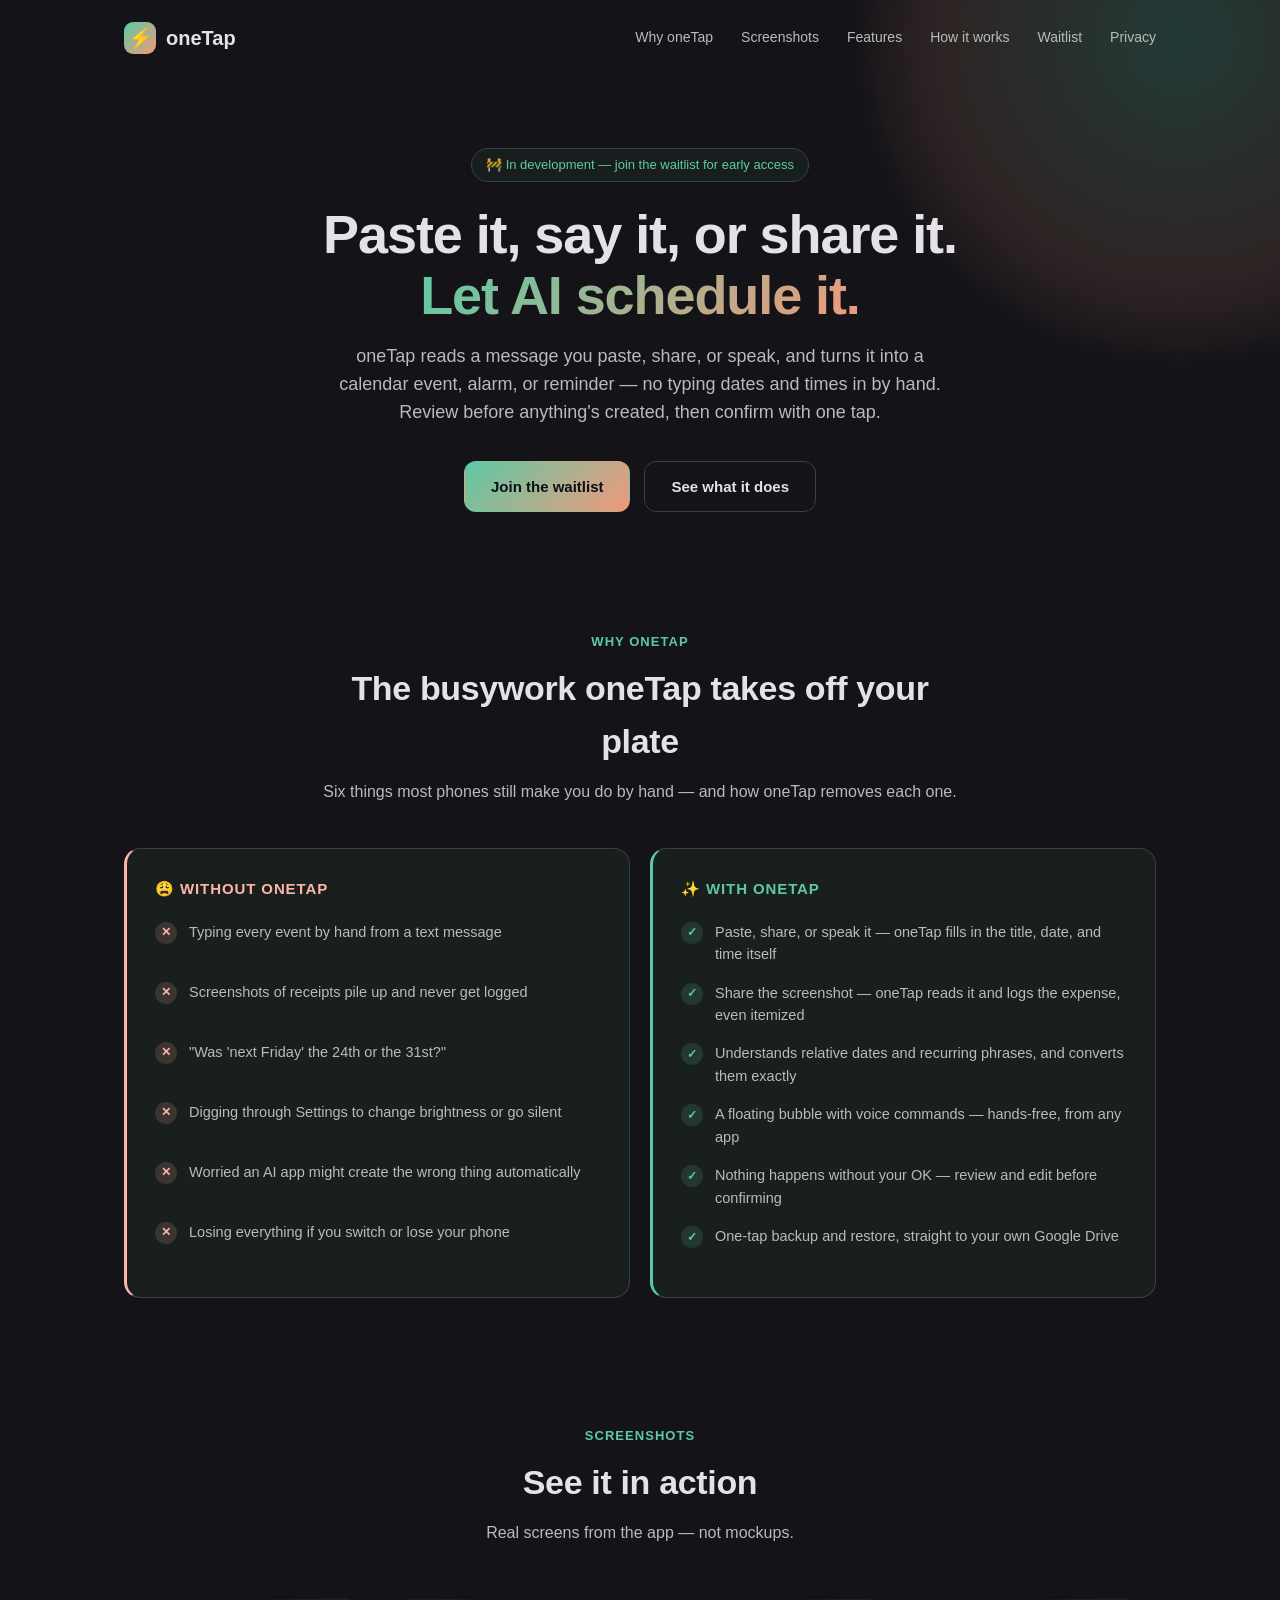
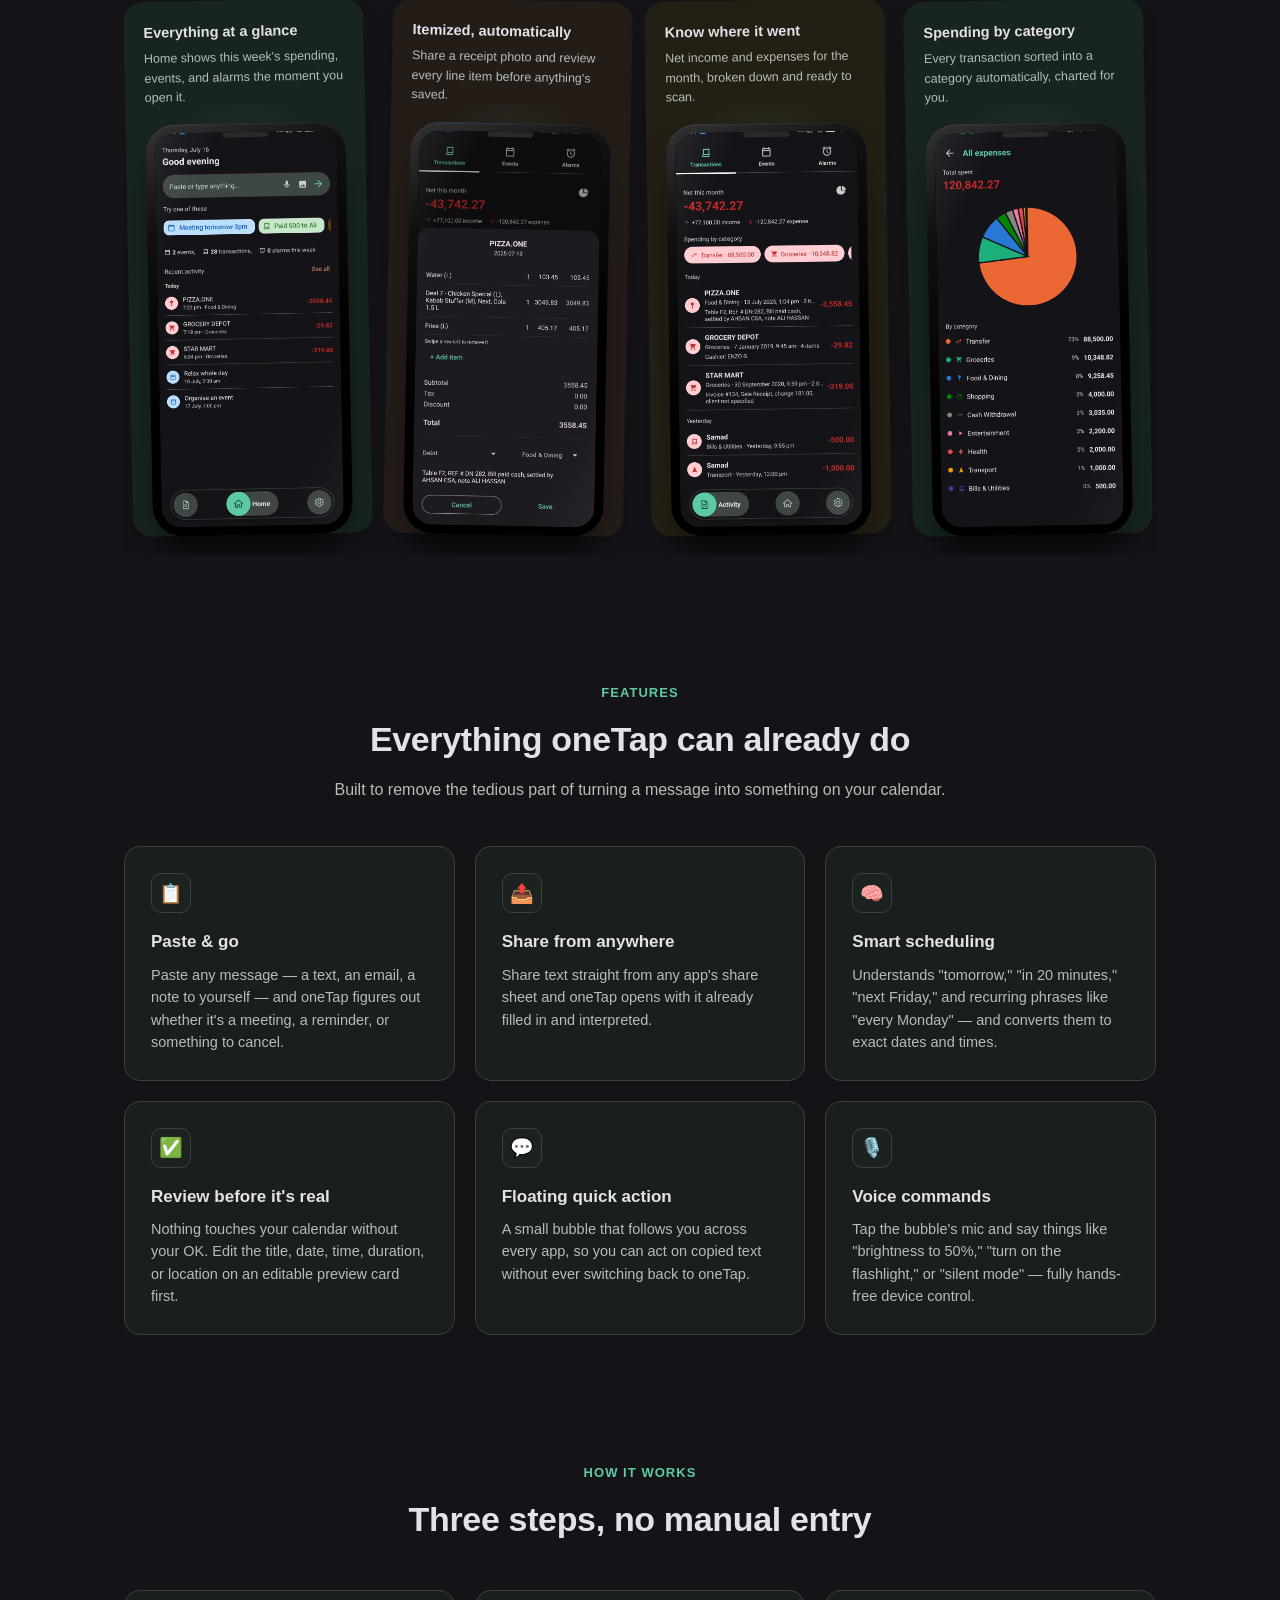
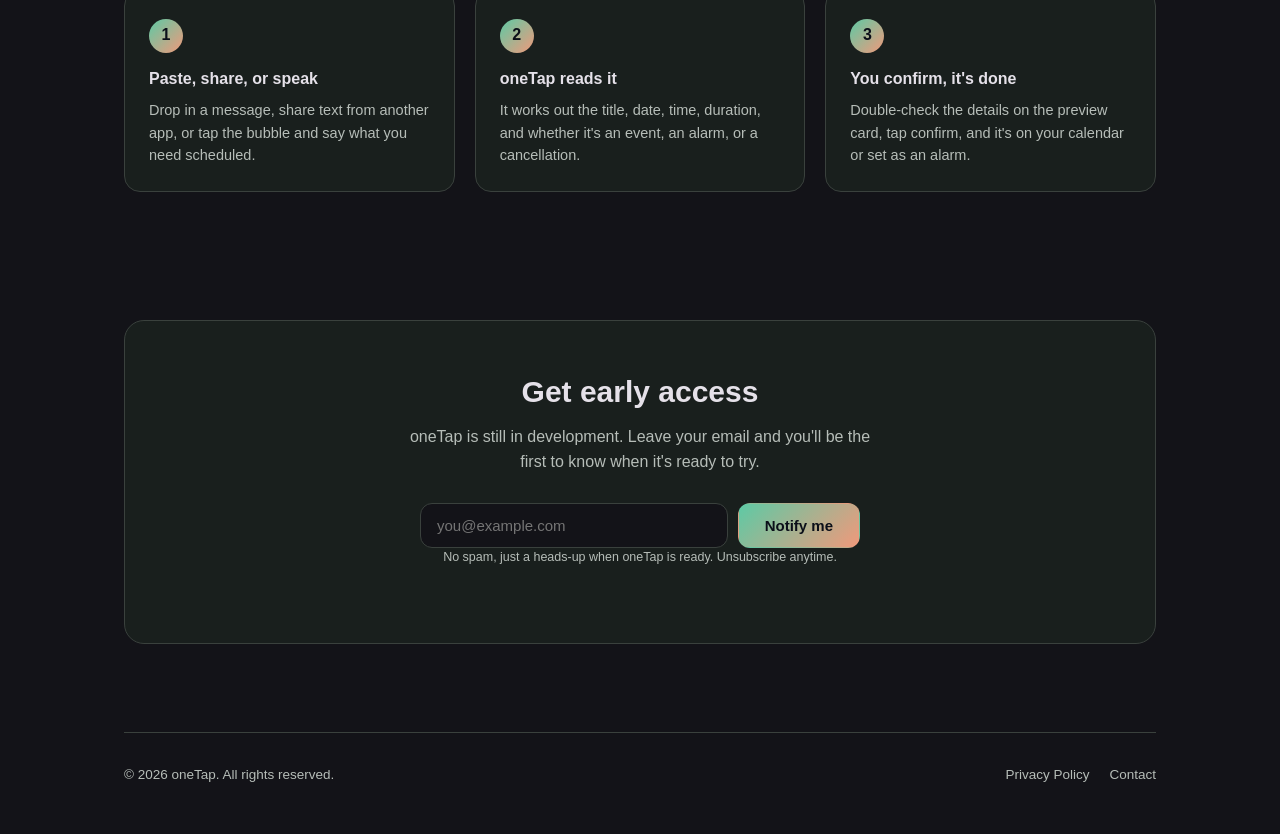
==== commit 2c8f9a7a: "Add files via upload" ====
--- a/index.html
+++ b/index.html
@@ -94,14 +94,6 @@
         <h3>Everything at a glance</h3>
         <p>Home shows this week's spending, events, and alarms the moment you open it.</p>
         <div class="phone-frame">
-          <div class="phone-statusbar">
-            <span class="sb-time">9:41</span>
-            <span class="sb-icons">
-              <svg viewBox="0 0 18 12" width="15" height="10" fill="currentColor"><rect x="0" y="7" width="3" height="5" rx="0.6"/><rect x="5" y="5" width="3" height="7" rx="0.6"/><rect x="10" y="3" width="3" height="9" rx="0.6"/><rect x="15" y="0" width="3" height="12" rx="0.6"/></svg>
-              <svg viewBox="0 0 16 12" width="14" height="10" fill="none" stroke="currentColor" stroke-width="1.4"><path d="M1 4.5a10 10 0 0 1 14 0"/><path d="M3.5 7.3a6.3 6.3 0 0 1 9 0"/><path d="M6 10a2.6 2.6 0 0 1 4 0"/></svg>
-              <svg viewBox="0 0 26 12" width="23" height="10"><rect x="0.5" y="0.5" width="21" height="11" rx="2.5" stroke="currentColor" fill="none"/><rect x="22.5" y="4" width="2" height="4" rx="1" fill="currentColor"/><rect x="2" y="2" width="17" height="8" rx="1.2" fill="currentColor"/></svg>
-            </span>
-          </div>
           <div class="phone-screen">
             <img src="screenshots/WhatsApp%20Image%202026-07-16%20at%208.57.49%20PM.jpeg" alt="oneTap Home screen showing quick actions and recent activity" loading="lazy" />
           </div>
@@ -112,14 +104,6 @@
         <h3>Itemized, automatically</h3>
         <p>Share a receipt photo and review every line item before anything's saved.</p>
         <div class="phone-frame">
-          <div class="phone-statusbar">
-            <span class="sb-time">9:41</span>
-            <span class="sb-icons">
-              <svg viewBox="0 0 18 12" width="15" height="10" fill="currentColor"><rect x="0" y="7" width="3" height="5" rx="0.6"/><rect x="5" y="5" width="3" height="7" rx="0.6"/><rect x="10" y="3" width="3" height="9" rx="0.6"/><rect x="15" y="0" width="3" height="12" rx="0.6"/></svg>
-              <svg viewBox="0 0 16 12" width="14" height="10" fill="none" stroke="currentColor" stroke-width="1.4"><path d="M1 4.5a10 10 0 0 1 14 0"/><path d="M3.5 7.3a6.3 6.3 0 0 1 9 0"/><path d="M6 10a2.6 2.6 0 0 1 4 0"/></svg>
-              <svg viewBox="0 0 26 12" width="23" height="10"><rect x="0.5" y="0.5" width="21" height="11" rx="2.5" stroke="currentColor" fill="none"/><rect x="22.5" y="4" width="2" height="4" rx="1" fill="currentColor"/><rect x="2" y="2" width="17" height="8" rx="1.2" fill="currentColor"/></svg>
-            </span>
-          </div>
           <div class="phone-screen">
             <img src="screenshots/WhatsApp%20Image%202026-07-16%20at%209.05.15%20PM.jpeg" alt="oneTap itemized receipt review screen" loading="lazy" />
           </div>
@@ -130,14 +114,6 @@
         <h3>Know where it went</h3>
         <p>Net income and expenses for the month, broken down and ready to scan.</p>
         <div class="phone-frame">
-          <div class="phone-statusbar">
-            <span class="sb-time">9:41</span>
-            <span class="sb-icons">
-              <svg viewBox="0 0 18 12" width="15" height="10" fill="currentColor"><rect x="0" y="7" width="3" height="5" rx="0.6"/><rect x="5" y="5" width="3" height="7" rx="0.6"/><rect x="10" y="3" width="3" height="9" rx="0.6"/><rect x="15" y="0" width="3" height="12" rx="0.6"/></svg>
-              <svg viewBox="0 0 16 12" width="14" height="10" fill="none" stroke="currentColor" stroke-width="1.4"><path d="M1 4.5a10 10 0 0 1 14 0"/><path d="M3.5 7.3a6.3 6.3 0 0 1 9 0"/><path d="M6 10a2.6 2.6 0 0 1 4 0"/></svg>
-              <svg viewBox="0 0 26 12" width="23" height="10"><rect x="0.5" y="0.5" width="21" height="11" rx="2.5" stroke="currentColor" fill="none"/><rect x="22.5" y="4" width="2" height="4" rx="1" fill="currentColor"/><rect x="2" y="2" width="17" height="8" rx="1.2" fill="currentColor"/></svg>
-            </span>
-          </div>
           <div class="phone-screen">
             <img src="screenshots/WhatsApp%20Image%202026-07-16%20at%208.57.50%20PM.jpeg" alt="oneTap Transactions tab showing monthly net balance" loading="lazy" />
           </div>
@@ -148,14 +124,6 @@
         <h3>Spending by category</h3>
         <p>Every transaction sorted into a category automatically, charted for you.</p>
         <div class="phone-frame">
-          <div class="phone-statusbar">
-            <span class="sb-time">9:41</span>
-            <span class="sb-icons">
-              <svg viewBox="0 0 18 12" width="15" height="10" fill="currentColor"><rect x="0" y="7" width="3" height="5" rx="0.6"/><rect x="5" y="5" width="3" height="7" rx="0.6"/><rect x="10" y="3" width="3" height="9" rx="0.6"/><rect x="15" y="0" width="3" height="12" rx="0.6"/></svg>
-              <svg viewBox="0 0 16 12" width="14" height="10" fill="none" stroke="currentColor" stroke-width="1.4"><path d="M1 4.5a10 10 0 0 1 14 0"/><path d="M3.5 7.3a6.3 6.3 0 0 1 9 0"/><path d="M6 10a2.6 2.6 0 0 1 4 0"/></svg>
-              <svg viewBox="0 0 26 12" width="23" height="10"><rect x="0.5" y="0.5" width="21" height="11" rx="2.5" stroke="currentColor" fill="none"/><rect x="22.5" y="4" width="2" height="4" rx="1" fill="currentColor"/><rect x="2" y="2" width="17" height="8" rx="1.2" fill="currentColor"/></svg>
-            </span>
-          </div>
           <div class="phone-screen">
             <img src="screenshots/WhatsApp%20Image%202026-07-16%20at%208.57.50%20PM%20(1).jpeg" alt="oneTap all expenses pie chart by category" loading="lazy" />
           </div>
@@ -166,14 +134,6 @@
         <h3>Every event, in one list</h3>
         <p>Only the events oneTap created for you — never your whole calendar.</p>
         <div class="phone-frame">
-          <div class="phone-statusbar">
-            <span class="sb-time">9:41</span>
-            <span class="sb-icons">
-              <svg viewBox="0 0 18 12" width="15" height="10" fill="currentColor"><rect x="0" y="7" width="3" height="5" rx="0.6"/><rect x="5" y="5" width="3" height="7" rx="0.6"/><rect x="10" y="3" width="3" height="9" rx="0.6"/><rect x="15" y="0" width="3" height="12" rx="0.6"/></svg>
-              <svg viewBox="0 0 16 12" width="14" height="10" fill="none" stroke="currentColor" stroke-width="1.4"><path d="M1 4.5a10 10 0 0 1 14 0"/><path d="M3.5 7.3a6.3 6.3 0 0 1 9 0"/><path d="M6 10a2.6 2.6 0 0 1 4 0"/></svg>
-              <svg viewBox="0 0 26 12" width="23" height="10"><rect x="0.5" y="0.5" width="21" height="11" rx="2.5" stroke="currentColor" fill="none"/><rect x="22.5" y="4" width="2" height="4" rx="1" fill="currentColor"/><rect x="2" y="2" width="17" height="8" rx="1.2" fill="currentColor"/></svg>
-            </span>
-          </div>
           <div class="phone-screen">
             <img src="screenshots/WhatsApp%20Image%202026-07-16%20at%208.57.50%20PM%20(2).jpeg" alt="oneTap Events tab" loading="lazy" />
           </div>
@@ -184,14 +144,6 @@
         <h3>A log of every alarm</h3>
         <p>See what you've asked oneTap to set, with a shortcut to the Clock app.</p>
         <div class="phone-frame">
-          <div class="phone-statusbar">
-            <span class="sb-time">9:41</span>
-            <span class="sb-icons">
-              <svg viewBox="0 0 18 12" width="15" height="10" fill="currentColor"><rect x="0" y="7" width="3" height="5" rx="0.6"/><rect x="5" y="5" width="3" height="7" rx="0.6"/><rect x="10" y="3" width="3" height="9" rx="0.6"/><rect x="15" y="0" width="3" height="12" rx="0.6"/></svg>
-              <svg viewBox="0 0 16 12" width="14" height="10" fill="none" stroke="currentColor" stroke-width="1.4"><path d="M1 4.5a10 10 0 0 1 14 0"/><path d="M3.5 7.3a6.3 6.3 0 0 1 9 0"/><path d="M6 10a2.6 2.6 0 0 1 4 0"/></svg>
-              <svg viewBox="0 0 26 12" width="23" height="10"><rect x="0.5" y="0.5" width="21" height="11" rx="2.5" stroke="currentColor" fill="none"/><rect x="22.5" y="4" width="2" height="4" rx="1" fill="currentColor"/><rect x="2" y="2" width="17" height="8" rx="1.2" fill="currentColor"/></svg>
-            </span>
-          </div>
           <div class="phone-screen">
             <img src="screenshots/WhatsApp%20Image%202026-07-16%20at%208.57.51%20PM%20(1).jpeg" alt="oneTap Alarms tab" loading="lazy" />
           </div>
@@ -202,14 +154,6 @@
         <h3>Just say it</h3>
         <p>Hands-free device control — volume, brightness, flashlight, and more.</p>
         <div class="phone-frame">
-          <div class="phone-statusbar">
-            <span class="sb-time">9:41</span>
-            <span class="sb-icons">
-              <svg viewBox="0 0 18 12" width="15" height="10" fill="currentColor"><rect x="0" y="7" width="3" height="5" rx="0.6"/><rect x="5" y="5" width="3" height="7" rx="0.6"/><rect x="10" y="3" width="3" height="9" rx="0.6"/><rect x="15" y="0" width="3" height="12" rx="0.6"/></svg>
-              <svg viewBox="0 0 16 12" width="14" height="10" fill="none" stroke="currentColor" stroke-width="1.4"><path d="M1 4.5a10 10 0 0 1 14 0"/><path d="M3.5 7.3a6.3 6.3 0 0 1 9 0"/><path d="M6 10a2.6 2.6 0 0 1 4 0"/></svg>
-              <svg viewBox="0 0 26 12" width="23" height="10"><rect x="0.5" y="0.5" width="21" height="11" rx="2.5" stroke="currentColor" fill="none"/><rect x="22.5" y="4" width="2" height="4" rx="1" fill="currentColor"/><rect x="2" y="2" width="17" height="8" rx="1.2" fill="currentColor"/></svg>
-            </span>
-          </div>
           <div class="phone-screen">
             <img src="screenshots/WhatsApp%20Image%202026-07-16%20at%208.57.51%20PM%20(2).jpeg" alt="oneTap voice commands help screen" loading="lazy" />
           </div>
@@ -220,14 +164,6 @@
         <h3>Back it all up</h3>
         <p>One tap to back up to your own Google Drive, and restore just as easily.</p>
         <div class="phone-frame">
-          <div class="phone-statusbar">
-            <span class="sb-time">9:41</span>
-            <span class="sb-icons">
-              <svg viewBox="0 0 18 12" width="15" height="10" fill="currentColor"><rect x="0" y="7" width="3" height="5" rx="0.6"/><rect x="5" y="5" width="3" height="7" rx="0.6"/><rect x="10" y="3" width="3" height="9" rx="0.6"/><rect x="15" y="0" width="3" height="12" rx="0.6"/></svg>
-              <svg viewBox="0 0 16 12" width="14" height="10" fill="none" stroke="currentColor" stroke-width="1.4"><path d="M1 4.5a10 10 0 0 1 14 0"/><path d="M3.5 7.3a6.3 6.3 0 0 1 9 0"/><path d="M6 10a2.6 2.6 0 0 1 4 0"/></svg>
-              <svg viewBox="0 0 26 12" width="23" height="10"><rect x="0.5" y="0.5" width="21" height="11" rx="2.5" stroke="currentColor" fill="none"/><rect x="22.5" y="4" width="2" height="4" rx="1" fill="currentColor"/><rect x="2" y="2" width="17" height="8" rx="1.2" fill="currentColor"/></svg>
-            </span>
-          </div>
           <div class="phone-screen">
             <img src="screenshots/WhatsApp%20Image%202026-07-16%20at%208.57.51%20PM.jpeg" alt="oneTap Settings screen with Google Drive backup" loading="lazy" />
           </div>
--- a/styles.css
+++ b/styles.css
@@ -754,9 +754,17 @@
   z-index: 2;
 }
 
-/* Crops the real screenshot so the device's own status bar (inconsistent time,
-   battery %, USB/debug icons) never shows — a clean fake one is drawn on top
-   instead, the same trick real App/Play Store listing screenshots use. */
+/* Crops a small, deliberately conservative sliver off the top of each real
+   screenshot — just enough to remove the device status bar (inconsistent
+   time, battery %, USB/debug icons) — without a replacement fake status bar.
+   An earlier version tried to draw a fake status bar in the freed-up space,
+   sized from an eyeballed guess at the real one's height. That guess was
+   wrong by a few percent in both directions across different screens (no
+   pixel-level access to the source images to measure exactly), so the fake
+   bar either double-exposed over real header text or clipped it.
+   Cropping alone has no such failure mode: worse case if this is a touch
+   conservative is a couple of extra pixels of the app's own (already dark)
+   background at the very top — invisible — never garbled or cut-off text. */
 .phone-screen {
   position: relative;
   overflow: hidden;
@@ -768,11 +776,11 @@
 
 .phone-screen img {
   position: absolute;
-  top: -3.6%;
+  top: -2.6%;
   left: 0;
   display: block;
   width: 100%;
-  height: 103.6%;
+  height: 102.6%;
   object-fit: cover;
   object-position: top;
 }
@@ -787,30 +795,6 @@
   z-index: 2;
 }
 
-.phone-statusbar {
-  position: absolute;
-  top: 0;
-  left: 0;
-  right: 0;
-  height: 28px;
-  padding: 7px 15px 0;
-  display: flex;
-  align-items: center;
-  justify-content: space-between;
-  color: #fff;
-  font-size: 12px;
-  font-weight: 600;
-  letter-spacing: 0.01em;
-  z-index: 3;
-  pointer-events: none;
-}
-
-.phone-statusbar .sb-icons {
-  display: flex;
-  align-items: center;
-  gap: 5px;
-}
-
 .showcase-hint {
   text-align: center;
   font-size: 12.5px;
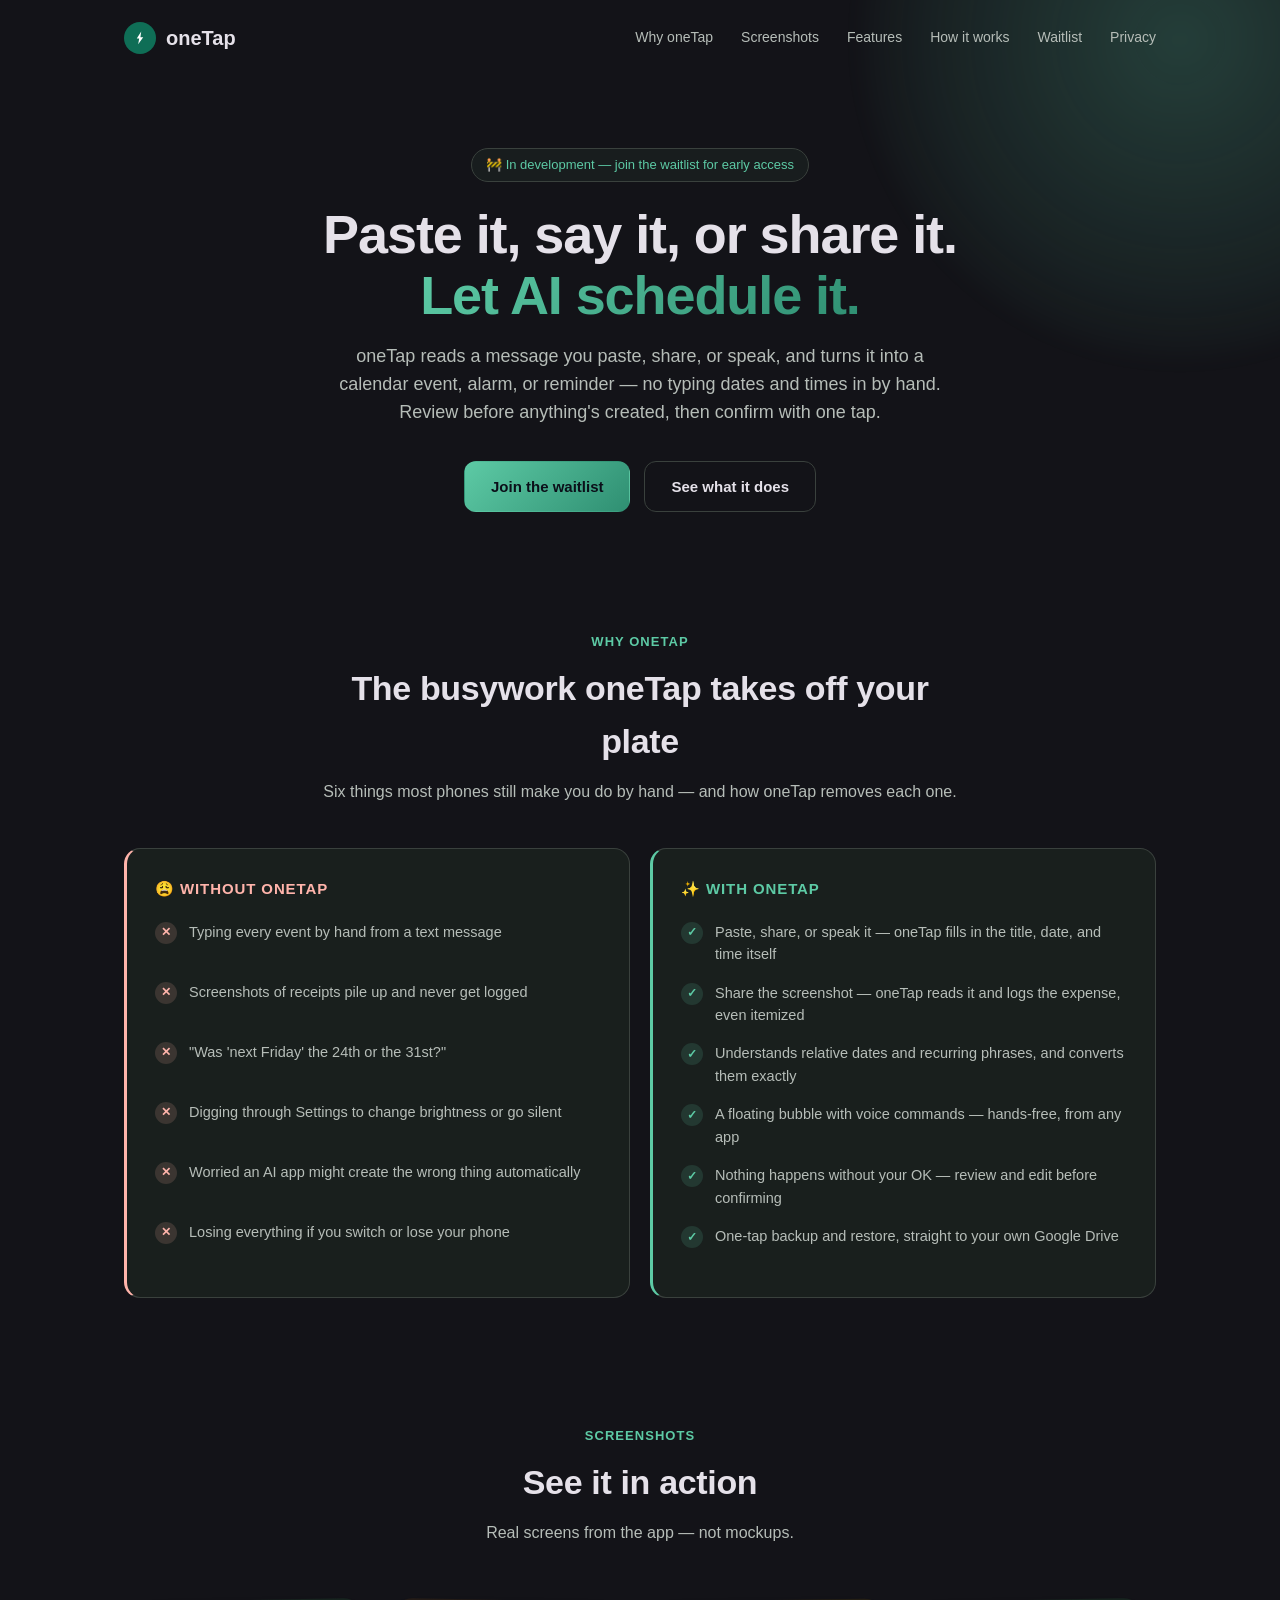
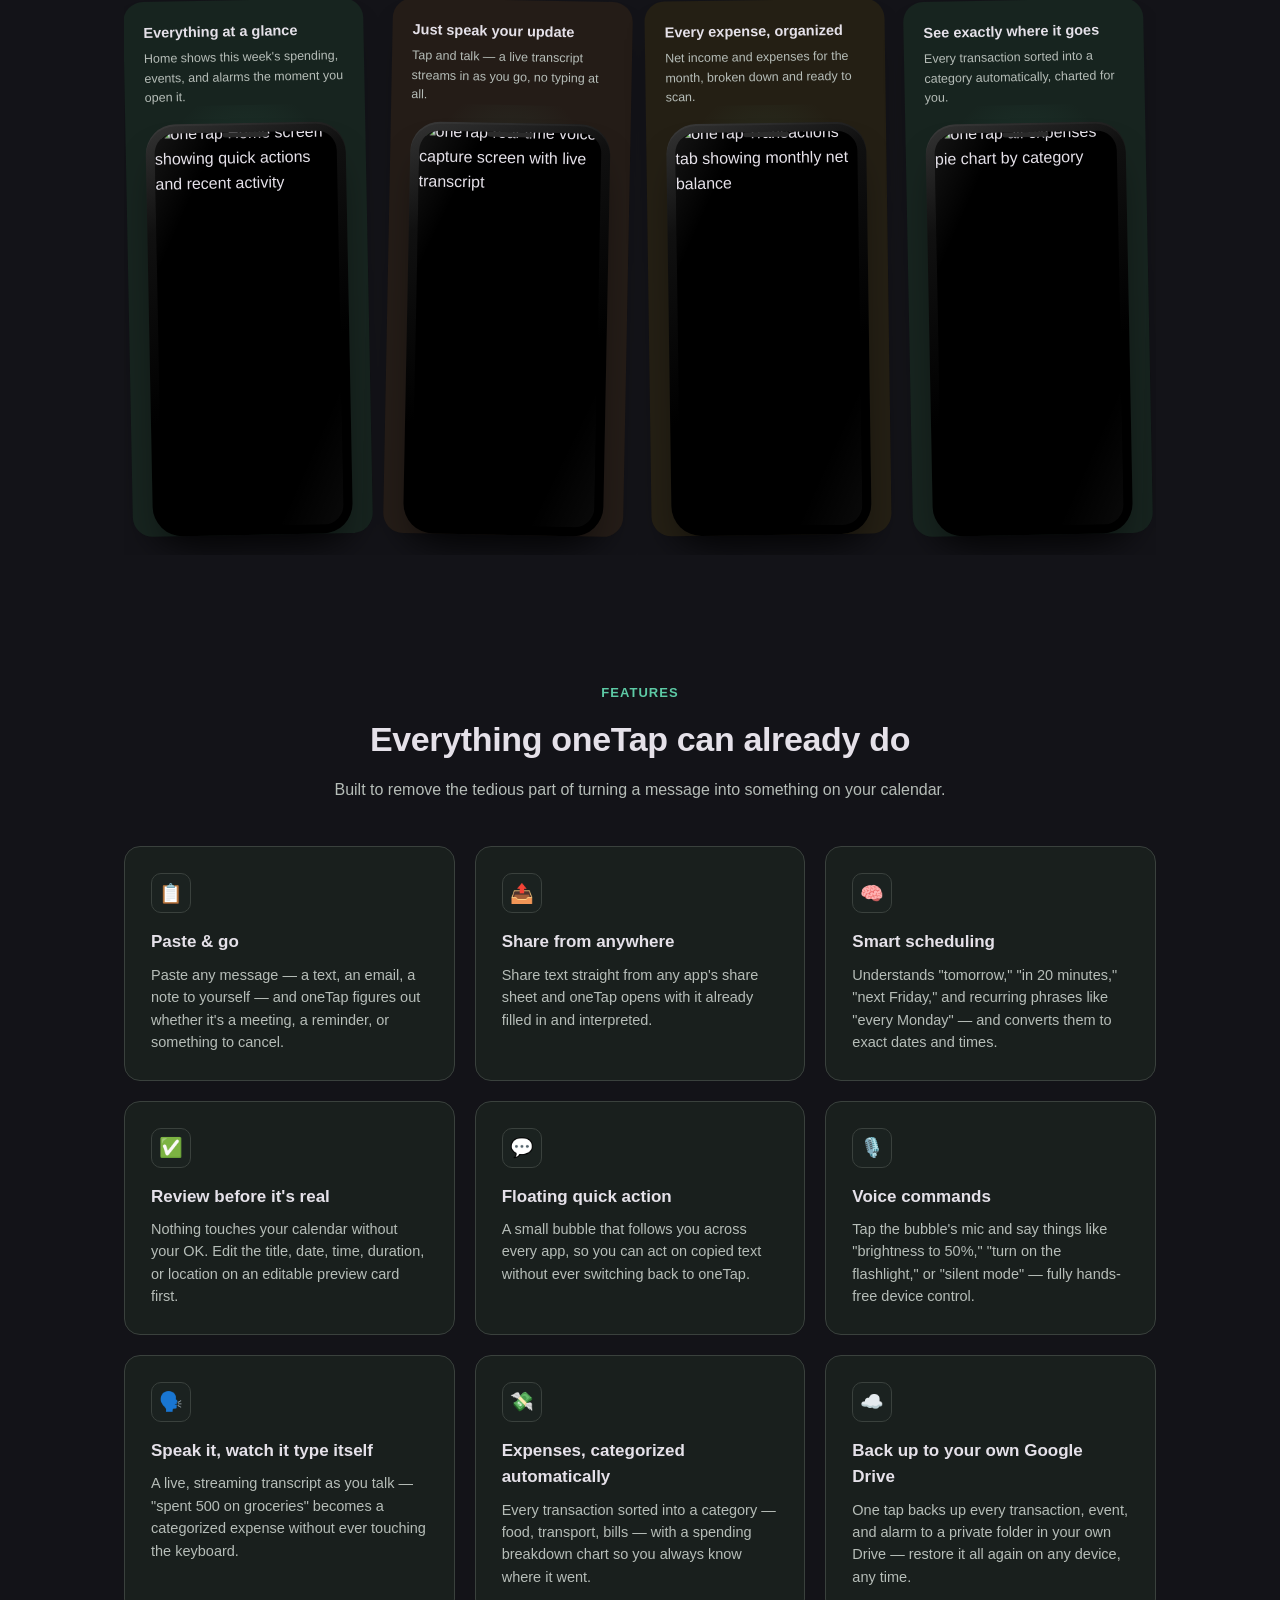
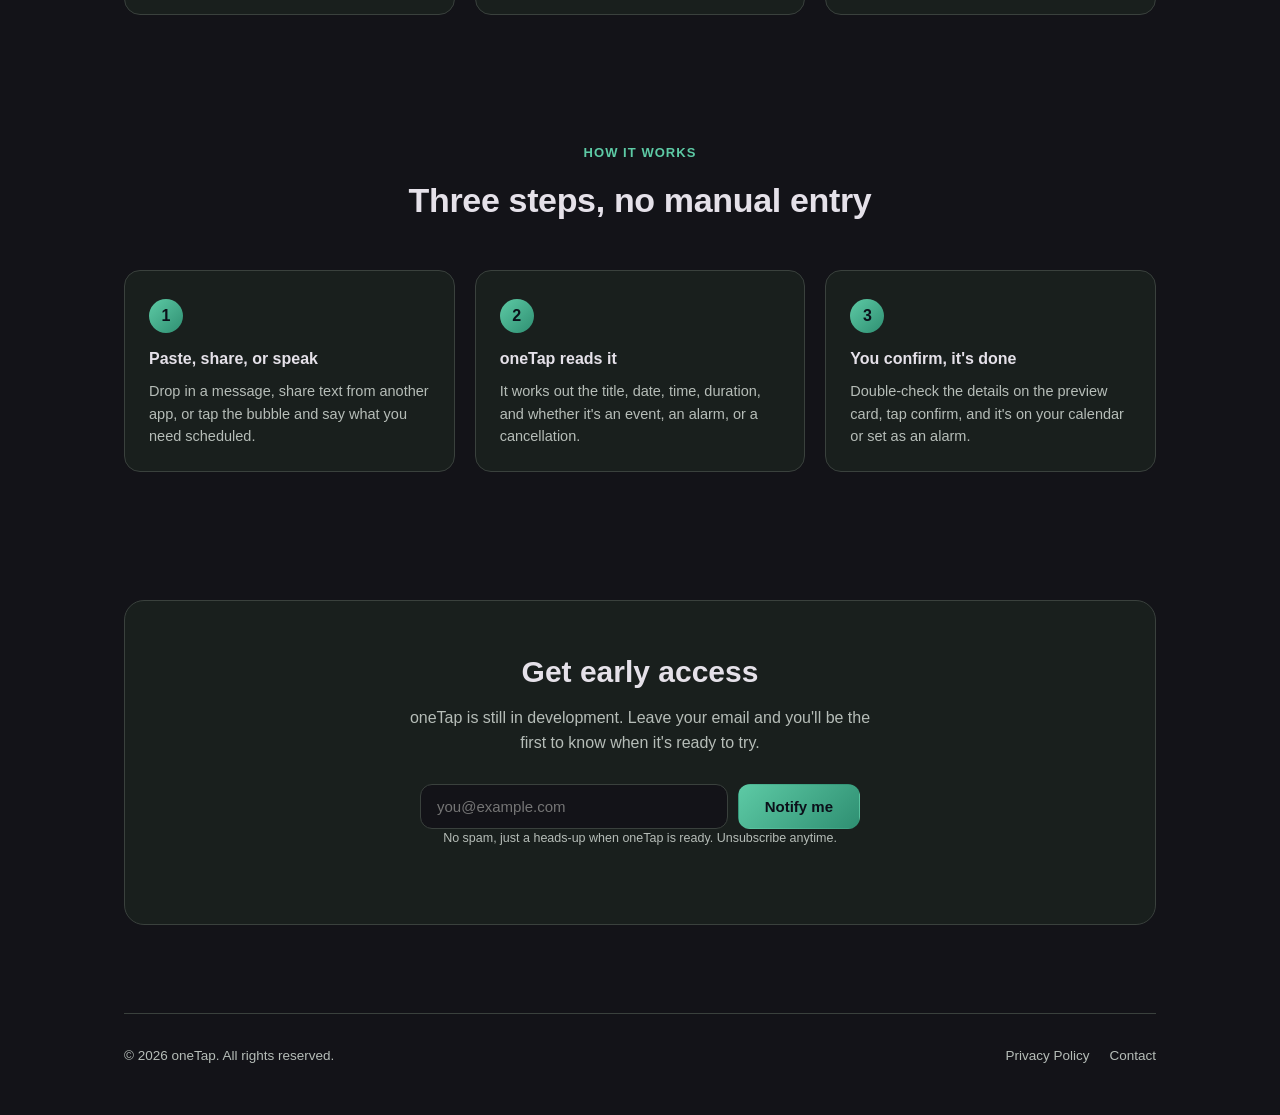
==== commit 64b496a2: "Add files via upload" ====
--- a/index.html
+++ b/index.html
@@ -6,19 +6,23 @@
 <title>oneTap — Paste it, say it, or share it. Let AI schedule it.</title>
 <meta name="description" content="oneTap turns any pasted, shared, or spoken text into a calendar event, alarm, or reminder automatically — plus a floating quick-action bubble, hands-free voice commands, and one-tap Google Drive backup. Join the waitlist." />
 <link rel="stylesheet" href="styles.css" />
-<link rel="icon" href="data:image/svg+xml,<svg xmlns=%22http://www.w3.org/2000/svg%22 viewBox=%220 0 32 32%22><rect width=%2232%22 height=%2232%22 rx=%229%22 fill=%22%235dcaa5%22/></svg>">
+<link rel="icon" href="data:image/svg+xml,<svg xmlns=%22http://www.w3.org/2000/svg%22 viewBox=%220 0 108 108%22><circle cx=%2254%22 cy=%2254%22 r=%2254%22 fill=%22%230F6E56%22/><path d=%22M58.1,32.2 L43.1,55.4 L51.3,55.4 L47.9,75.1 L64.9,51.3 L55.4,51.3 Z%22 fill=%22%23fff%22/></svg>">
 </head>
 <body>
 
 <div class="bg-blob" aria-hidden="true"></div>
 
-<div class="wrap">
+<div class="wrap nav-wrap">
   <nav class="nav">
     <div class="brand">
-      <span class="brand-mark">⚡</span>
+      <svg class="brand-mark" viewBox="0 0 108 108" xmlns="http://www.w3.org/2000/svg" aria-hidden="true">
+        <circle cx="54" cy="54" r="54" fill="#0F6E56" />
+        <path d="M58.1,32.2 L43.1,55.4 L51.3,55.4 L47.9,75.1 L64.9,51.3 L55.4,51.3 Z" fill="#FFFFFF" />
+      </svg>
       oneTap
     </div>
-    <div class="nav-links">
+    <button class="nav-toggle" id="navToggle" aria-label="Toggle menu" aria-expanded="false">☰</button>
+    <div class="nav-links" id="navLinks">
       <a href="#why-onetap">Why oneTap</a>
       <a href="#screenshots">Screenshots</a>
       <a href="#features">Features</a>
@@ -95,37 +99,37 @@
         <p>Home shows this week's spending, events, and alarms the moment you open it.</p>
         <div class="phone-frame">
           <div class="phone-screen">
-            <img src="screenshots/WhatsApp%20Image%202026-07-16%20at%208.57.49%20PM.jpeg" alt="oneTap Home screen showing quick actions and recent activity" loading="lazy" />
-          </div>
-        </div>
-      </div>
-
-      <div class="showcase-card">
-        <h3>Itemized, automatically</h3>
-        <p>Share a receipt photo and review every line item before anything's saved.</p>
-        <div class="phone-frame">
-          <div class="phone-screen">
-            <img src="screenshots/WhatsApp%20Image%202026-07-16%20at%209.05.15%20PM.jpeg" alt="oneTap itemized receipt review screen" loading="lazy" />
-          </div>
-        </div>
-      </div>
-
-      <div class="showcase-card">
-        <h3>Know where it went</h3>
+            <img src="screenshots/home.png" alt="oneTap Home screen showing quick actions and recent activity" loading="lazy" />
+          </div>
+        </div>
+      </div>
+
+      <div class="showcase-card">
+        <h3>Just speak your update</h3>
+        <p>Tap and talk — a live transcript streams in as you go, no typing at all.</p>
+        <div class="phone-frame">
+          <div class="phone-screen">
+            <img src="screenshots/voice-capture.png" alt="oneTap real-time voice capture screen with live transcript" loading="lazy" />
+          </div>
+        </div>
+      </div>
+
+      <div class="showcase-card">
+        <h3>Every expense, organized</h3>
         <p>Net income and expenses for the month, broken down and ready to scan.</p>
         <div class="phone-frame">
           <div class="phone-screen">
-            <img src="screenshots/WhatsApp%20Image%202026-07-16%20at%208.57.50%20PM.jpeg" alt="oneTap Transactions tab showing monthly net balance" loading="lazy" />
-          </div>
-        </div>
-      </div>
-
-      <div class="showcase-card">
-        <h3>Spending by category</h3>
+            <img src="screenshots/transactions.png" alt="oneTap Transactions tab showing monthly net balance" loading="lazy" />
+          </div>
+        </div>
+      </div>
+
+      <div class="showcase-card">
+        <h3>See exactly where it goes</h3>
         <p>Every transaction sorted into a category automatically, charted for you.</p>
         <div class="phone-frame">
           <div class="phone-screen">
-            <img src="screenshots/WhatsApp%20Image%202026-07-16%20at%208.57.50%20PM%20(1).jpeg" alt="oneTap all expenses pie chart by category" loading="lazy" />
+            <img src="screenshots/category-chart.png" alt="oneTap all expenses pie chart by category" loading="lazy" />
           </div>
         </div>
       </div>
@@ -135,7 +139,7 @@
         <p>Only the events oneTap created for you — never your whole calendar.</p>
         <div class="phone-frame">
           <div class="phone-screen">
-            <img src="screenshots/WhatsApp%20Image%202026-07-16%20at%208.57.50%20PM%20(2).jpeg" alt="oneTap Events tab" loading="lazy" />
+            <img src="screenshots/events.png" alt="oneTap Events tab" loading="lazy" />
           </div>
         </div>
       </div>
@@ -145,7 +149,27 @@
         <p>See what you've asked oneTap to set, with a shortcut to the Clock app.</p>
         <div class="phone-frame">
           <div class="phone-screen">
-            <img src="screenshots/WhatsApp%20Image%202026-07-16%20at%208.57.51%20PM%20(1).jpeg" alt="oneTap Alarms tab" loading="lazy" />
+            <img src="screenshots/alarms.png" alt="oneTap Alarms tab" loading="lazy" />
+          </div>
+        </div>
+      </div>
+
+      <div class="showcase-card">
+        <h3>Make it yours</h3>
+        <p>Light, dark, or system theme, and every feature toggled on only if you want it.</p>
+        <div class="phone-frame">
+          <div class="phone-screen">
+            <img src="screenshots/settings-top.png" alt="oneTap Settings screen with theme picker and feature toggles" loading="lazy" />
+          </div>
+        </div>
+      </div>
+
+      <div class="showcase-card">
+        <h3>Back it all up</h3>
+        <p>One tap to back up to your own Google Drive, and restore just as easily.</p>
+        <div class="phone-frame">
+          <div class="phone-screen">
+            <img src="screenshots/settings-backup.png" alt="oneTap Settings screen with Google Drive backup and restore" loading="lazy" />
           </div>
         </div>
       </div>
@@ -155,17 +179,7 @@
         <p>Hands-free device control — volume, brightness, flashlight, and more.</p>
         <div class="phone-frame">
           <div class="phone-screen">
-            <img src="screenshots/WhatsApp%20Image%202026-07-16%20at%208.57.51%20PM%20(2).jpeg" alt="oneTap voice commands help screen" loading="lazy" />
-          </div>
-        </div>
-      </div>
-
-      <div class="showcase-card">
-        <h3>Back it all up</h3>
-        <p>One tap to back up to your own Google Drive, and restore just as easily.</p>
-        <div class="phone-frame">
-          <div class="phone-screen">
-            <img src="screenshots/WhatsApp%20Image%202026-07-16%20at%208.57.51%20PM.jpeg" alt="oneTap Settings screen with Google Drive backup" loading="lazy" />
+            <img src="screenshots/voice-commands.png" alt="oneTap voice commands help screen" loading="lazy" />
           </div>
         </div>
       </div>
@@ -224,6 +238,27 @@
         <p>Tap the bubble's mic and say things like "brightness to 50%," "turn on the
           flashlight," or "silent mode" — fully hands-free device control.</p>
       </div>
+
+      <div class="card reveal">
+        <div class="icon">🗣️</div>
+        <h3>Speak it, watch it type itself</h3>
+        <p>A live, streaming transcript as you talk — "spent 500 on groceries" becomes a
+          categorized expense without ever touching the keyboard.</p>
+      </div>
+
+      <div class="card reveal" style="transition-delay: 0.05s;">
+        <div class="icon">💸</div>
+        <h3>Expenses, categorized automatically</h3>
+        <p>Every transaction sorted into a category — food, transport, bills — with a
+          spending breakdown chart so you always know where it went.</p>
+      </div>
+
+      <div class="card reveal" style="transition-delay: 0.1s;">
+        <div class="icon">☁️</div>
+        <h3>Back up to your own Google Drive</h3>
+        <p>One tap backs up every transaction, event, and alarm to a private folder in
+          your own Drive — restore it all again on any device, any time.</p>
+      </div>
     </div>
   </section>
 </div>
@@ -265,12 +300,9 @@
       <p>oneTap is still in development. Leave your email and you'll be the first to know
         when it's ready to try.</p>
 
-      <!--
-        Free waitlist capture via Formspree (formspree.io) — no backend needed.
-        Replace YOUR_FORM_ID below with your own free Formspree form ID before publishing.
-        See README.md for the 2-minute setup.
-      -->
-      <form class="waitlist-form" action="https://formspree.io/f/YOUR_FORM_ID" method="POST" id="waitlistForm">
+      <!-- Waitlist capture via Formspree (formspree.io) — no backend needed; submissions
+           are emailed straight to whatever address this form was configured with. -->
+      <form class="waitlist-form" action="https://formspree.io/f/maqrpnvy" method="POST" id="waitlistForm">
         <input type="email" name="email" placeholder="you@example.com" required />
         <button type="submit" class="btn btn-primary">Notify me</button>
       </form>
@@ -312,6 +344,22 @@
   } else {
     document.querySelectorAll('.reveal').forEach((el) => el.classList.add('in-view'));
   }
+
+  // Mobile nav: hidden by default under 720px (see styles.css), toggled open/closed
+  // by the hamburger button, and auto-closed after tapping any link so it doesn't
+  // stay open over the section you just navigated to.
+  const navToggle = document.getElementById('navToggle');
+  const navLinks = document.getElementById('navLinks');
+  navToggle.addEventListener('click', () => {
+    const isOpen = navLinks.classList.toggle('open');
+    navToggle.setAttribute('aria-expanded', String(isOpen));
+  });
+  navLinks.querySelectorAll('a').forEach((link) => {
+    link.addEventListener('click', () => {
+      navLinks.classList.remove('open');
+      navToggle.setAttribute('aria-expanded', 'false');
+    });
+  });
 
   const form = document.getElementById('waitlistForm');
   form.addEventListener('submit', async (e) => {
--- a/styles.css
+++ b/styles.css
@@ -88,7 +88,7 @@
   width: 640px;
   height: 640px;
   border-radius: 50%;
-  background: radial-gradient(circle, rgba(93, 202, 165, 0.22), rgba(240, 153, 123, 0.12) 55%, transparent 75%);
+  background: radial-gradient(circle, rgba(93, 202, 165, 0.24), rgba(93, 202, 165, 0.08) 55%, transparent 75%);
   filter: blur(10px);
   z-index: 0;
   pointer-events: none;
@@ -106,6 +106,15 @@
   z-index: 1;
 }
 
+/* The mobile dropdown menu (.nav-links.open) is position:absolute inside this .wrap,
+   with its own z-index:20 — but that only ranks it against siblings *within* this
+   .wrap's stacking context, not against the next .wrap (hero, etc.), which paints on
+   top of it otherwise since both .wrap elements share z-index:1. Raising this specific
+   .wrap's z-index lets the dropdown actually sit above every section below it. */
+.nav-wrap {
+  z-index: 30;
+}
+
 a {
   color: var(--accent);
   text-decoration: none;
@@ -121,6 +130,20 @@
   padding: 0 24px;
 }
 
+@media (max-width: 480px) {
+  .wrap {
+    padding: 0 16px;
+  }
+
+  .hero {
+    padding: 48px 0 40px;
+  }
+
+  section {
+    padding: 48px 0;
+  }
+}
+
 /* Nav */
 .nav {
   display: flex;
@@ -141,11 +164,6 @@
 .brand-mark {
   width: 32px;
   height: 32px;
-  border-radius: 9px;
-  background: linear-gradient(135deg, var(--accent), var(--accent-2));
-  display: flex;
-  align-items: center;
-  justify-content: center;
   flex-shrink: 0;
   animation: floatY 4.5s ease-in-out infinite;
 }
@@ -169,6 +187,61 @@
 
 .nav-links a:hover {
   color: var(--text);
+}
+
+.nav-toggle {
+  display: none;
+  width: 40px;
+  height: 40px;
+  border-radius: 10px;
+  border: 1px solid var(--card-border);
+  background: var(--bg-soft);
+  color: var(--text);
+  font-size: 18px;
+  cursor: pointer;
+  align-items: center;
+  justify-content: center;
+}
+
+/* Mobile nav: below 720px the link row becomes a hamburger-triggered dropdown
+   instead of squeezing 6 links into one line or letting them wrap awkwardly. */
+@media (max-width: 720px) {
+  .nav-toggle {
+    display: flex;
+  }
+
+  .nav {
+    position: relative;
+  }
+
+  .nav-links {
+    display: none;
+    position: absolute;
+    top: 56px;
+    left: 0;
+    right: 0;
+    flex-direction: column;
+    gap: 2px;
+    background: var(--card);
+    border: 1px solid var(--card-border);
+    border-radius: 14px;
+    padding: 8px;
+    box-shadow: 0 18px 34px -20px rgba(0, 0, 0, 0.65);
+    z-index: 20;
+  }
+
+  .nav-links.open {
+    display: flex;
+  }
+
+  .nav-links a {
+    padding: 12px 14px;
+    border-radius: 8px;
+  }
+
+  .nav-links a:hover {
+    background: var(--bg-soft);
+  }
 }
 
 /* Hero */
@@ -203,7 +276,7 @@
 }
 
 .hero h1 span {
-  background: linear-gradient(135deg, var(--accent), var(--accent-2));
+  background: linear-gradient(135deg, var(--accent), #2f8f72);
   -webkit-background-clip: text;
   background-clip: text;
   color: transparent;
@@ -237,7 +310,7 @@
 }
 
 .btn-primary {
-  background: linear-gradient(135deg, var(--accent), var(--accent-2));
+  background: linear-gradient(135deg, var(--accent), #2f8f72);
   color: #0b0f19;
 }
 
@@ -373,14 +446,14 @@
 
 .step:hover {
   transform: translateY(-5px);
-  border-color: var(--accent-2);
+  border-color: var(--accent);
 }
 
 .step .num {
   width: 34px;
   height: 34px;
   border-radius: 50%;
-  background: linear-gradient(135deg, var(--accent), var(--accent-2));
+  background: linear-gradient(135deg, var(--accent), #2f8f72);
   color: #0b0f19;
   display: flex;
   align-items: center;
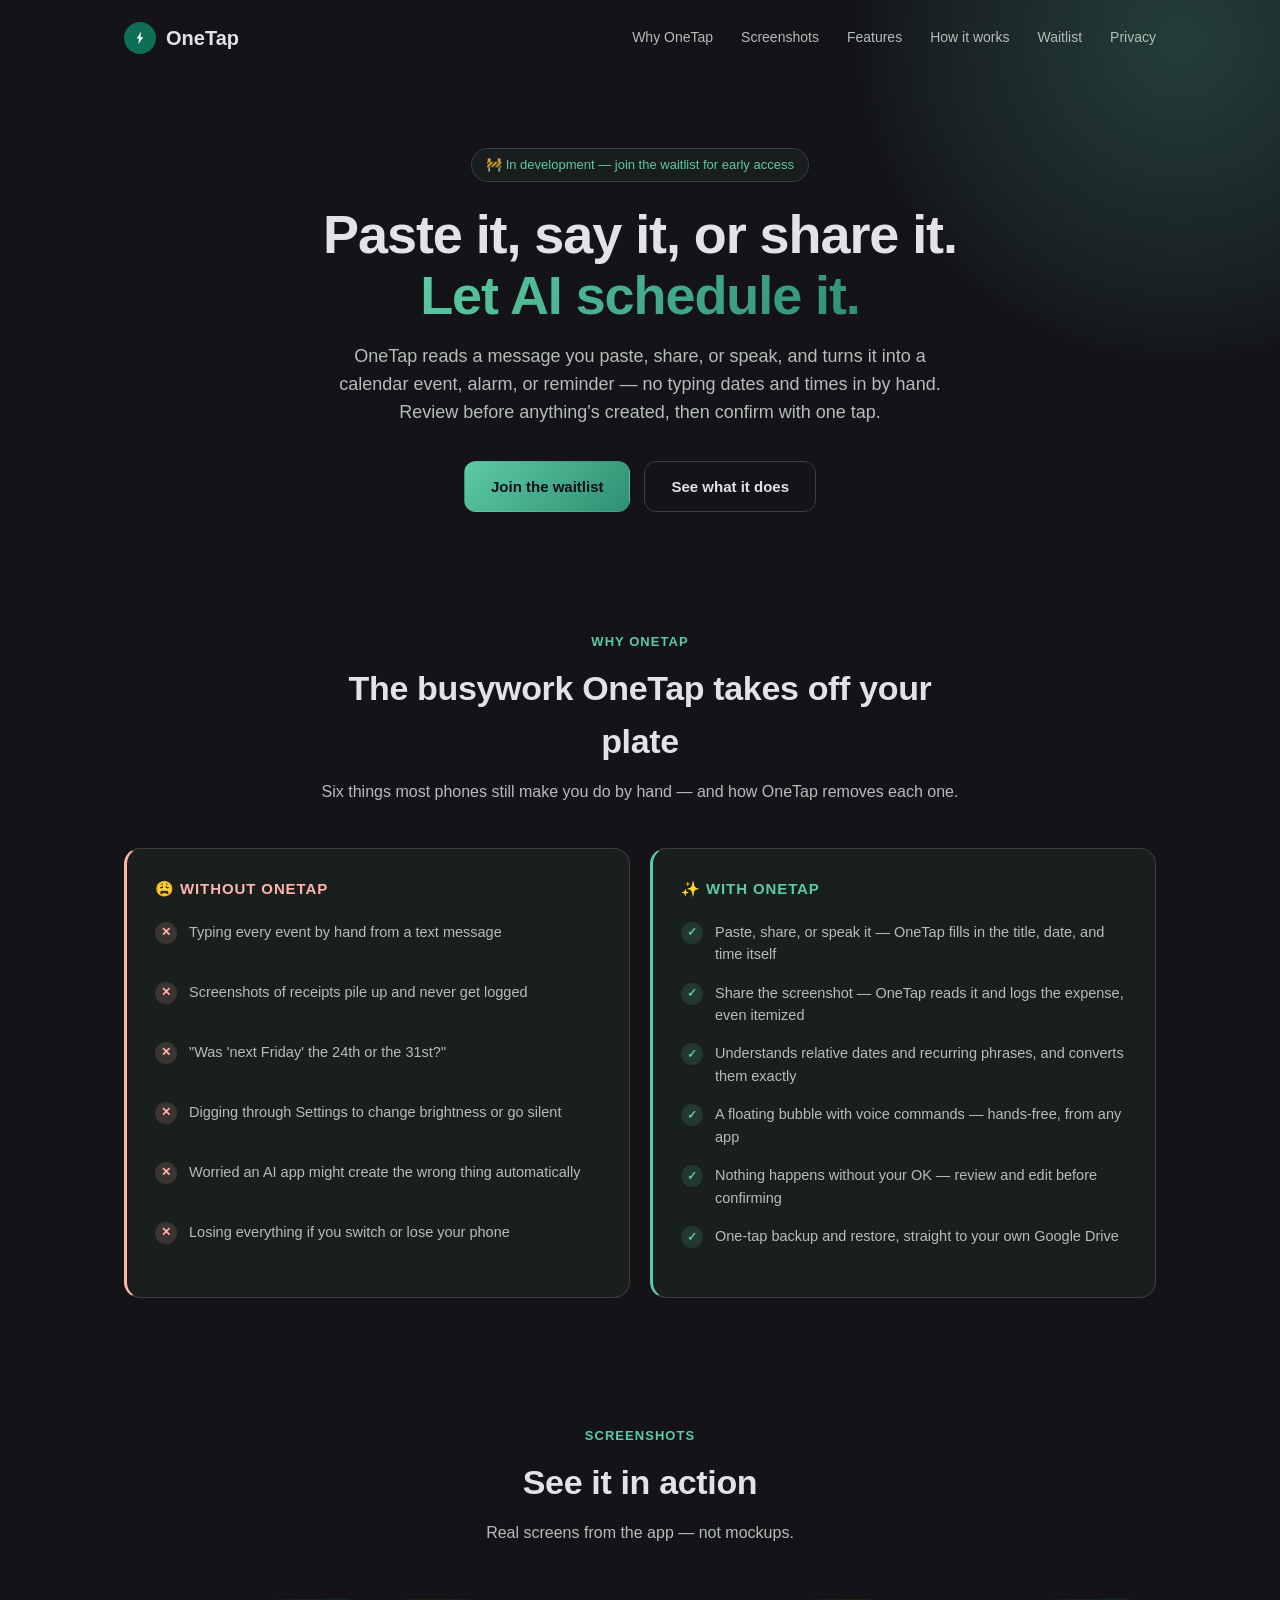
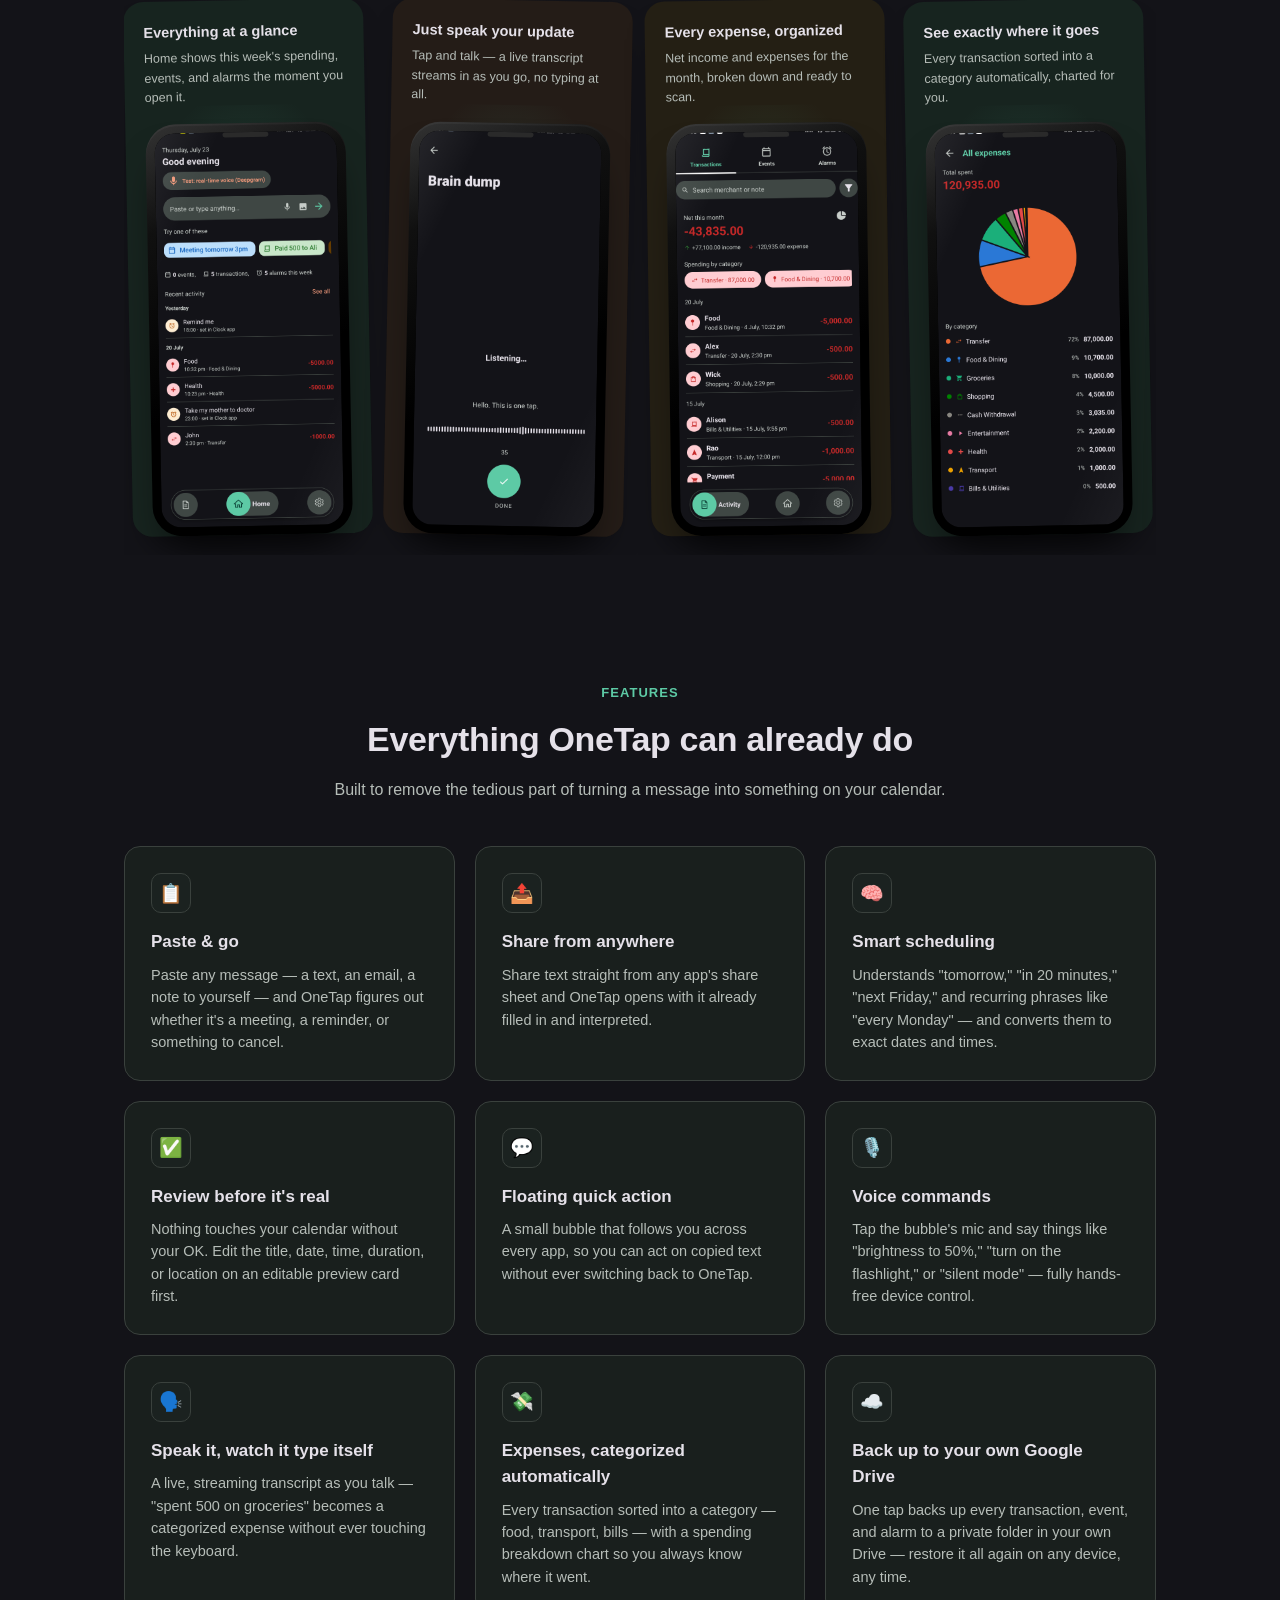
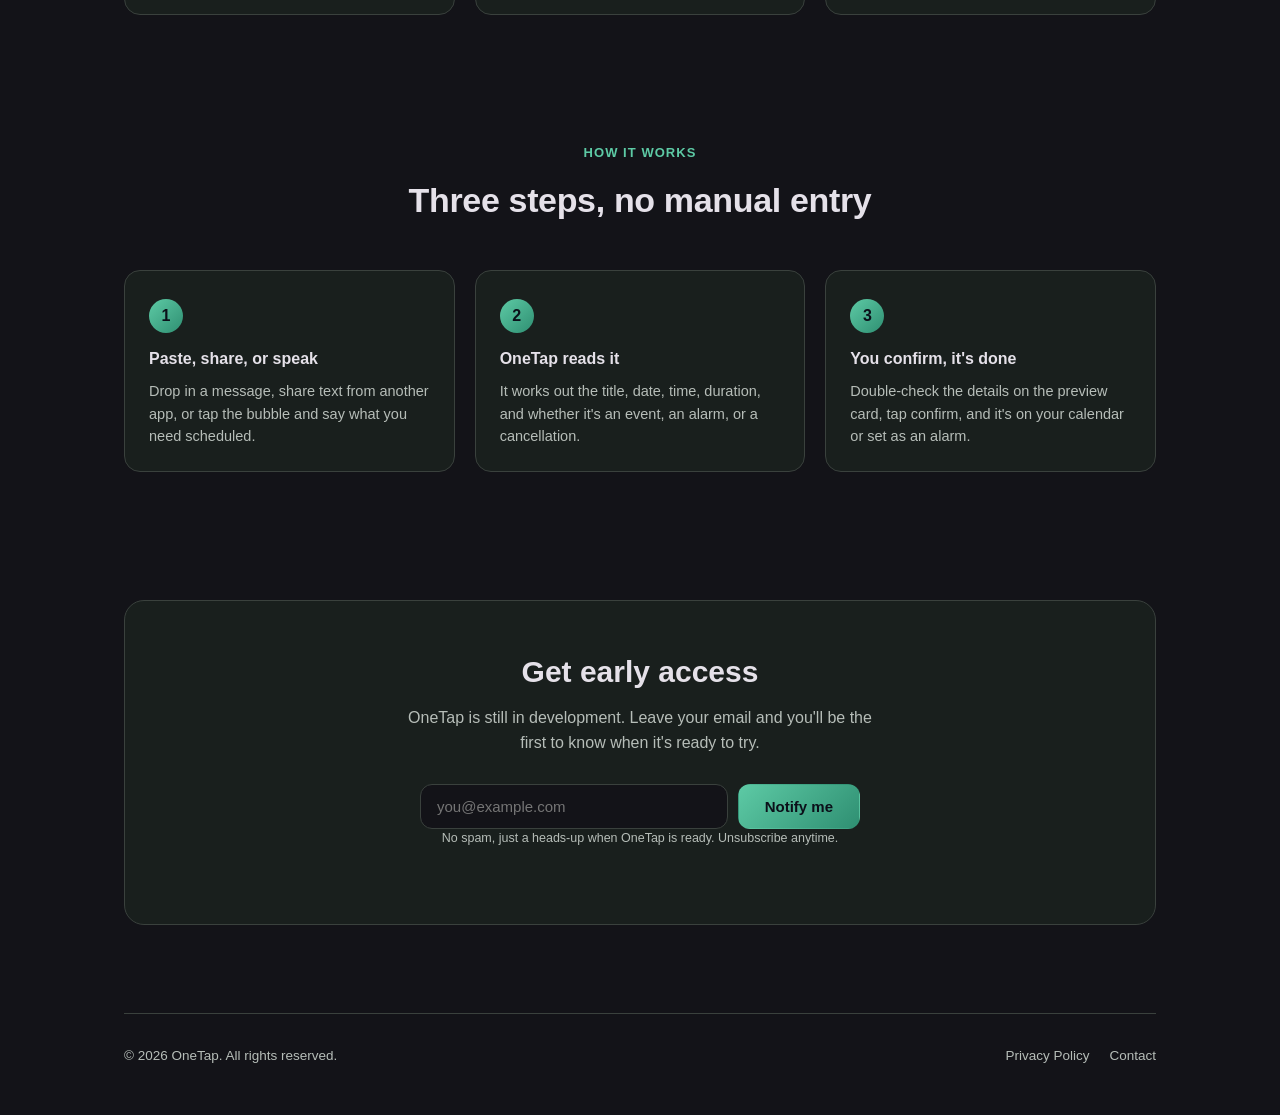
==== commit a6c15483: "Add files via upload" ====
--- a/index.html
+++ b/index.html
@@ -3,8 +3,8 @@
 <head>
 <meta charset="UTF-8" />
 <meta name="viewport" content="width=device-width, initial-scale=1.0" />
-<title>oneTap — Paste it, say it, or share it. Let AI schedule it.</title>
-<meta name="description" content="oneTap turns any pasted, shared, or spoken text into a calendar event, alarm, or reminder automatically — plus a floating quick-action bubble, hands-free voice commands, and one-tap Google Drive backup. Join the waitlist." />
+<title>OneTap — Paste it, say it, or share it. Let AI schedule it.</title>
+<meta name="description" content="OneTap turns any pasted, shared, or spoken text into a calendar event, alarm, or reminder automatically — plus a floating quick-action bubble, hands-free voice commands, and one-tap Google Drive backup. Join the waitlist." />
 <link rel="stylesheet" href="styles.css" />
 <link rel="icon" href="data:image/svg+xml,<svg xmlns=%22http://www.w3.org/2000/svg%22 viewBox=%220 0 108 108%22><circle cx=%2254%22 cy=%2254%22 r=%2254%22 fill=%22%230F6E56%22/><path d=%22M58.1,32.2 L43.1,55.4 L51.3,55.4 L47.9,75.1 L64.9,51.3 L55.4,51.3 Z%22 fill=%22%23fff%22/></svg>">
 </head>
@@ -19,11 +19,11 @@
         <circle cx="54" cy="54" r="54" fill="#0F6E56" />
         <path d="M58.1,32.2 L43.1,55.4 L51.3,55.4 L47.9,75.1 L64.9,51.3 L55.4,51.3 Z" fill="#FFFFFF" />
       </svg>
-      oneTap
+      OneTap
     </div>
     <button class="nav-toggle" id="navToggle" aria-label="Toggle menu" aria-expanded="false">☰</button>
     <div class="nav-links" id="navLinks">
-      <a href="#why-onetap">Why oneTap</a>
+      <a href="#why-onetap">Why OneTap</a>
       <a href="#screenshots">Screenshots</a>
       <a href="#features">Features</a>
       <a href="#how-it-works">How it works</a>
@@ -38,7 +38,7 @@
     <span class="eyebrow">🚧 In development — join the waitlist for early access</span>
     <h1 class="reveal">Paste it, say it, or share it.<br><span>Let AI schedule it.</span></h1>
     <p class="lead reveal" style="transition-delay: 0.1s;">
-      oneTap reads a message you paste, share, or speak, and turns it into a calendar event,
+      OneTap reads a message you paste, share, or speak, and turns it into a calendar event,
       alarm, or reminder — no typing dates and times in by hand. Review before anything's
       created, then confirm with one tap.
     </p>
@@ -52,14 +52,14 @@
 <div class="wrap" id="why-onetap">
   <section>
     <div class="section-head reveal">
-      <div class="kicker">Why oneTap</div>
-      <h2>The busywork oneTap takes off your plate</h2>
-      <p>Six things most phones still make you do by hand — and how oneTap removes each one.</p>
+      <div class="kicker">Why OneTap</div>
+      <h2>The busywork OneTap takes off your plate</h2>
+      <p>Six things most phones still make you do by hand — and how OneTap removes each one.</p>
     </div>
 
     <div class="compare">
       <div class="compare-col problem reveal">
-        <h3>😩 Without oneTap</h3>
+        <h3>😩 Without OneTap</h3>
         <ul class="compare-list">
           <li><span class="mark">✕</span> Typing every event by hand from a text message</li>
           <li><span class="mark">✕</span> Screenshots of receipts pile up and never get logged</li>
@@ -71,10 +71,10 @@
       </div>
 
       <div class="compare-col solution reveal" style="transition-delay: 0.12s;">
-        <h3>✨ With oneTap</h3>
+        <h3>✨ With OneTap</h3>
         <ul class="compare-list">
-          <li><span class="mark">✓</span> Paste, share, or speak it — oneTap fills in the title, date, and time itself</li>
-          <li><span class="mark">✓</span> Share the screenshot — oneTap reads it and logs the expense, even itemized</li>
+          <li><span class="mark">✓</span> Paste, share, or speak it — OneTap fills in the title, date, and time itself</li>
+          <li><span class="mark">✓</span> Share the screenshot — OneTap reads it and logs the expense, even itemized</li>
           <li><span class="mark">✓</span> Understands relative dates and recurring phrases, and converts them exactly</li>
           <li><span class="mark">✓</span> A floating bubble with voice commands — hands-free, from any app</li>
           <li><span class="mark">✓</span> Nothing happens without your OK — review and edit before confirming</li>
@@ -99,7 +99,7 @@
         <p>Home shows this week's spending, events, and alarms the moment you open it.</p>
         <div class="phone-frame">
           <div class="phone-screen">
-            <img src="screenshots/home.png" alt="oneTap Home screen showing quick actions and recent activity" loading="lazy" />
+            <img src="screenshots/home.png" alt="OneTap Home screen showing quick actions and recent activity" loading="lazy" />
           </div>
         </div>
       </div>
@@ -109,7 +109,7 @@
         <p>Tap and talk — a live transcript streams in as you go, no typing at all.</p>
         <div class="phone-frame">
           <div class="phone-screen">
-            <img src="screenshots/voice-capture.png" alt="oneTap real-time voice capture screen with live transcript" loading="lazy" />
+            <img src="screenshots/voice-capture.png" alt="OneTap real-time voice capture screen with live transcript" loading="lazy" />
           </div>
         </div>
       </div>
@@ -119,7 +119,7 @@
         <p>Net income and expenses for the month, broken down and ready to scan.</p>
         <div class="phone-frame">
           <div class="phone-screen">
-            <img src="screenshots/transactions.png" alt="oneTap Transactions tab showing monthly net balance" loading="lazy" />
+            <img src="screenshots/transactions.png" alt="OneTap Transactions tab showing monthly net balance" loading="lazy" />
           </div>
         </div>
       </div>
@@ -129,27 +129,27 @@
         <p>Every transaction sorted into a category automatically, charted for you.</p>
         <div class="phone-frame">
           <div class="phone-screen">
-            <img src="screenshots/category-chart.png" alt="oneTap all expenses pie chart by category" loading="lazy" />
+            <img src="screenshots/category-chart.png" alt="OneTap all expenses pie chart by category" loading="lazy" />
           </div>
         </div>
       </div>
 
       <div class="showcase-card">
         <h3>Every event, in one list</h3>
-        <p>Only the events oneTap created for you — never your whole calendar.</p>
-        <div class="phone-frame">
-          <div class="phone-screen">
-            <img src="screenshots/events.png" alt="oneTap Events tab" loading="lazy" />
+        <p>Only the events OneTap created for you — never your whole calendar.</p>
+        <div class="phone-frame">
+          <div class="phone-screen">
+            <img src="screenshots/events.png" alt="OneTap Events tab" loading="lazy" />
           </div>
         </div>
       </div>
 
       <div class="showcase-card">
         <h3>A log of every alarm</h3>
-        <p>See what you've asked oneTap to set, with a shortcut to the Clock app.</p>
-        <div class="phone-frame">
-          <div class="phone-screen">
-            <img src="screenshots/alarms.png" alt="oneTap Alarms tab" loading="lazy" />
+        <p>See what you've asked OneTap to set, with a shortcut to the Clock app.</p>
+        <div class="phone-frame">
+          <div class="phone-screen">
+            <img src="screenshots/alarms.png" alt="OneTap Alarms tab" loading="lazy" />
           </div>
         </div>
       </div>
@@ -159,7 +159,7 @@
         <p>Light, dark, or system theme, and every feature toggled on only if you want it.</p>
         <div class="phone-frame">
           <div class="phone-screen">
-            <img src="screenshots/settings-top.png" alt="oneTap Settings screen with theme picker and feature toggles" loading="lazy" />
+            <img src="screenshots/settings-top.png" alt="OneTap Settings screen with theme picker and feature toggles" loading="lazy" />
           </div>
         </div>
       </div>
@@ -169,7 +169,7 @@
         <p>One tap to back up to your own Google Drive, and restore just as easily.</p>
         <div class="phone-frame">
           <div class="phone-screen">
-            <img src="screenshots/settings-backup.png" alt="oneTap Settings screen with Google Drive backup and restore" loading="lazy" />
+            <img src="screenshots/settings-backup.png" alt="OneTap Settings screen with Google Drive backup and restore" loading="lazy" />
           </div>
         </div>
       </div>
@@ -179,7 +179,7 @@
         <p>Hands-free device control — volume, brightness, flashlight, and more.</p>
         <div class="phone-frame">
           <div class="phone-screen">
-            <img src="screenshots/voice-commands.png" alt="oneTap voice commands help screen" loading="lazy" />
+            <img src="screenshots/voice-commands.png" alt="OneTap voice commands help screen" loading="lazy" />
           </div>
         </div>
       </div>
@@ -192,7 +192,7 @@
   <section>
     <div class="section-head reveal">
       <div class="kicker">Features</div>
-      <h2>Everything oneTap can already do</h2>
+      <h2>Everything OneTap can already do</h2>
       <p>Built to remove the tedious part of turning a message into something on your calendar.</p>
     </div>
 
@@ -200,14 +200,14 @@
       <div class="card reveal">
         <div class="icon">📋</div>
         <h3>Paste &amp; go</h3>
-        <p>Paste any message — a text, an email, a note to yourself — and oneTap figures out
+        <p>Paste any message — a text, an email, a note to yourself — and OneTap figures out
           whether it's a meeting, a reminder, or something to cancel.</p>
       </div>
 
       <div class="card reveal" style="transition-delay: 0.05s;">
         <div class="icon">📤</div>
         <h3>Share from anywhere</h3>
-        <p>Share text straight from any app's share sheet and oneTap opens with it already
+        <p>Share text straight from any app's share sheet and OneTap opens with it already
           filled in and interpreted.</p>
       </div>
 
@@ -229,7 +229,7 @@
         <div class="icon">💬</div>
         <h3>Floating quick action</h3>
         <p>A small bubble that follows you across every app, so you can act on copied text
-          without ever switching back to oneTap.</p>
+          without ever switching back to OneTap.</p>
       </div>
 
       <div class="card reveal" style="transition-delay: 0.1s;">
@@ -279,7 +279,7 @@
       </div>
       <div class="step reveal" style="transition-delay: 0.08s;">
         <div class="num">2</div>
-        <h3>oneTap reads it</h3>
+        <h3>OneTap reads it</h3>
         <p>It works out the title, date, time, duration, and whether it's an event, an alarm,
           or a cancellation.</p>
       </div>
@@ -297,7 +297,7 @@
   <section>
     <div class="waitlist reveal">
       <h2>Get early access</h2>
-      <p>oneTap is still in development. Leave your email and you'll be the first to know
+      <p>OneTap is still in development. Leave your email and you'll be the first to know
         when it's ready to try.</p>
 
       <!-- Waitlist capture via Formspree (formspree.io) — no backend needed; submissions
@@ -307,7 +307,7 @@
         <button type="submit" class="btn btn-primary">Notify me</button>
       </form>
       <div class="form-success" id="formSuccess">Thanks — you're on the list! 🎉</div>
-      <p class="waitlist-note">No spam, just a heads-up when oneTap is ready. Unsubscribe anytime.</p>
+      <p class="waitlist-note">No spam, just a heads-up when OneTap is ready. Unsubscribe anytime.</p>
     </div>
   </section>
 </div>
@@ -315,7 +315,7 @@
 <div class="wrap">
   <footer>
     <div class="footer-row">
-      <div>© <span id="year"></span> oneTap. All rights reserved.</div>
+      <div>© <span id="year"></span> OneTap. All rights reserved.</div>
       <div class="footer-links">
         <a href="privacy.html">Privacy Policy</a>
         <a href="mailto:raoasad125@gmail.com">Contact</a>
--- a/styles.css
+++ b/styles.css
@@ -629,7 +629,7 @@
   font-weight: 600;
 }
 
-/* Problems & Solutions ("Without oneTap" / "With oneTap" comparison) */
+/* Problems & Solutions ("Without OneTap" / "With OneTap" comparison) */
 .compare {
   display: grid;
   grid-template-columns: 1fr 1fr;
